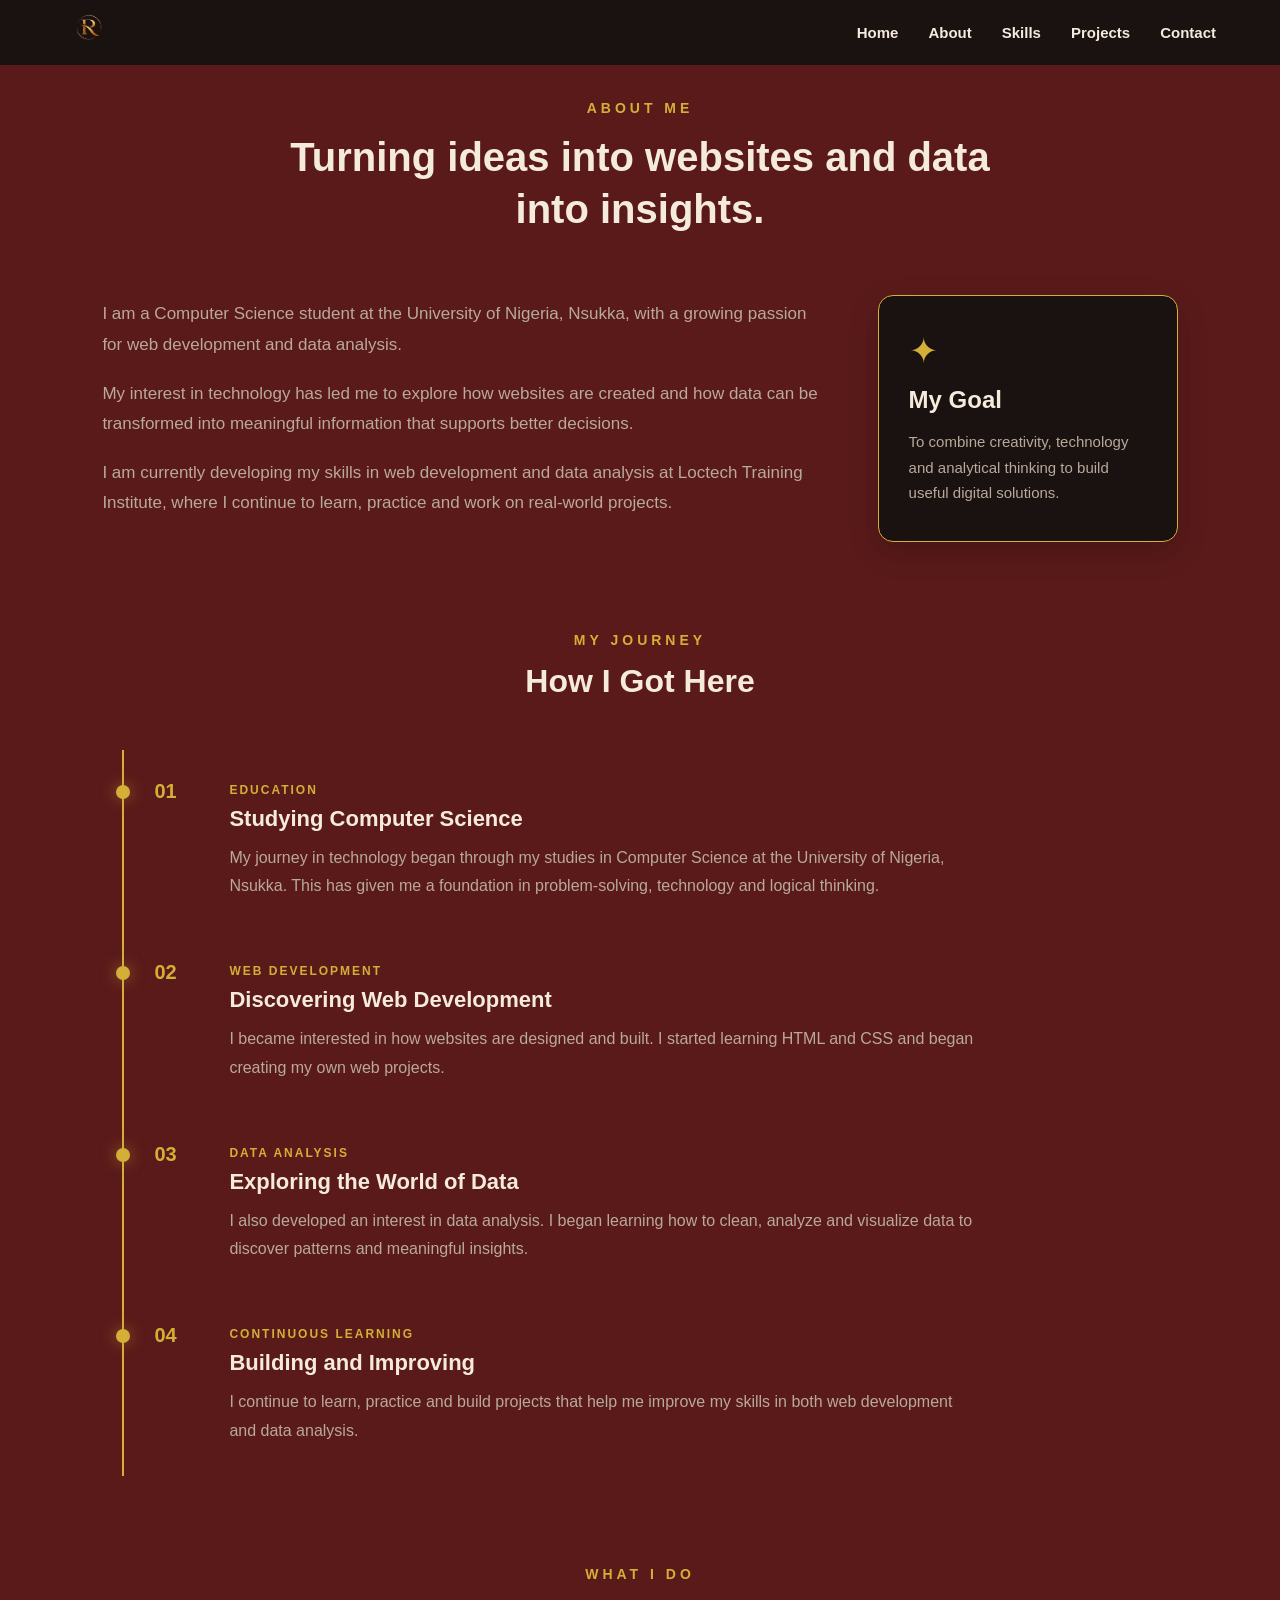
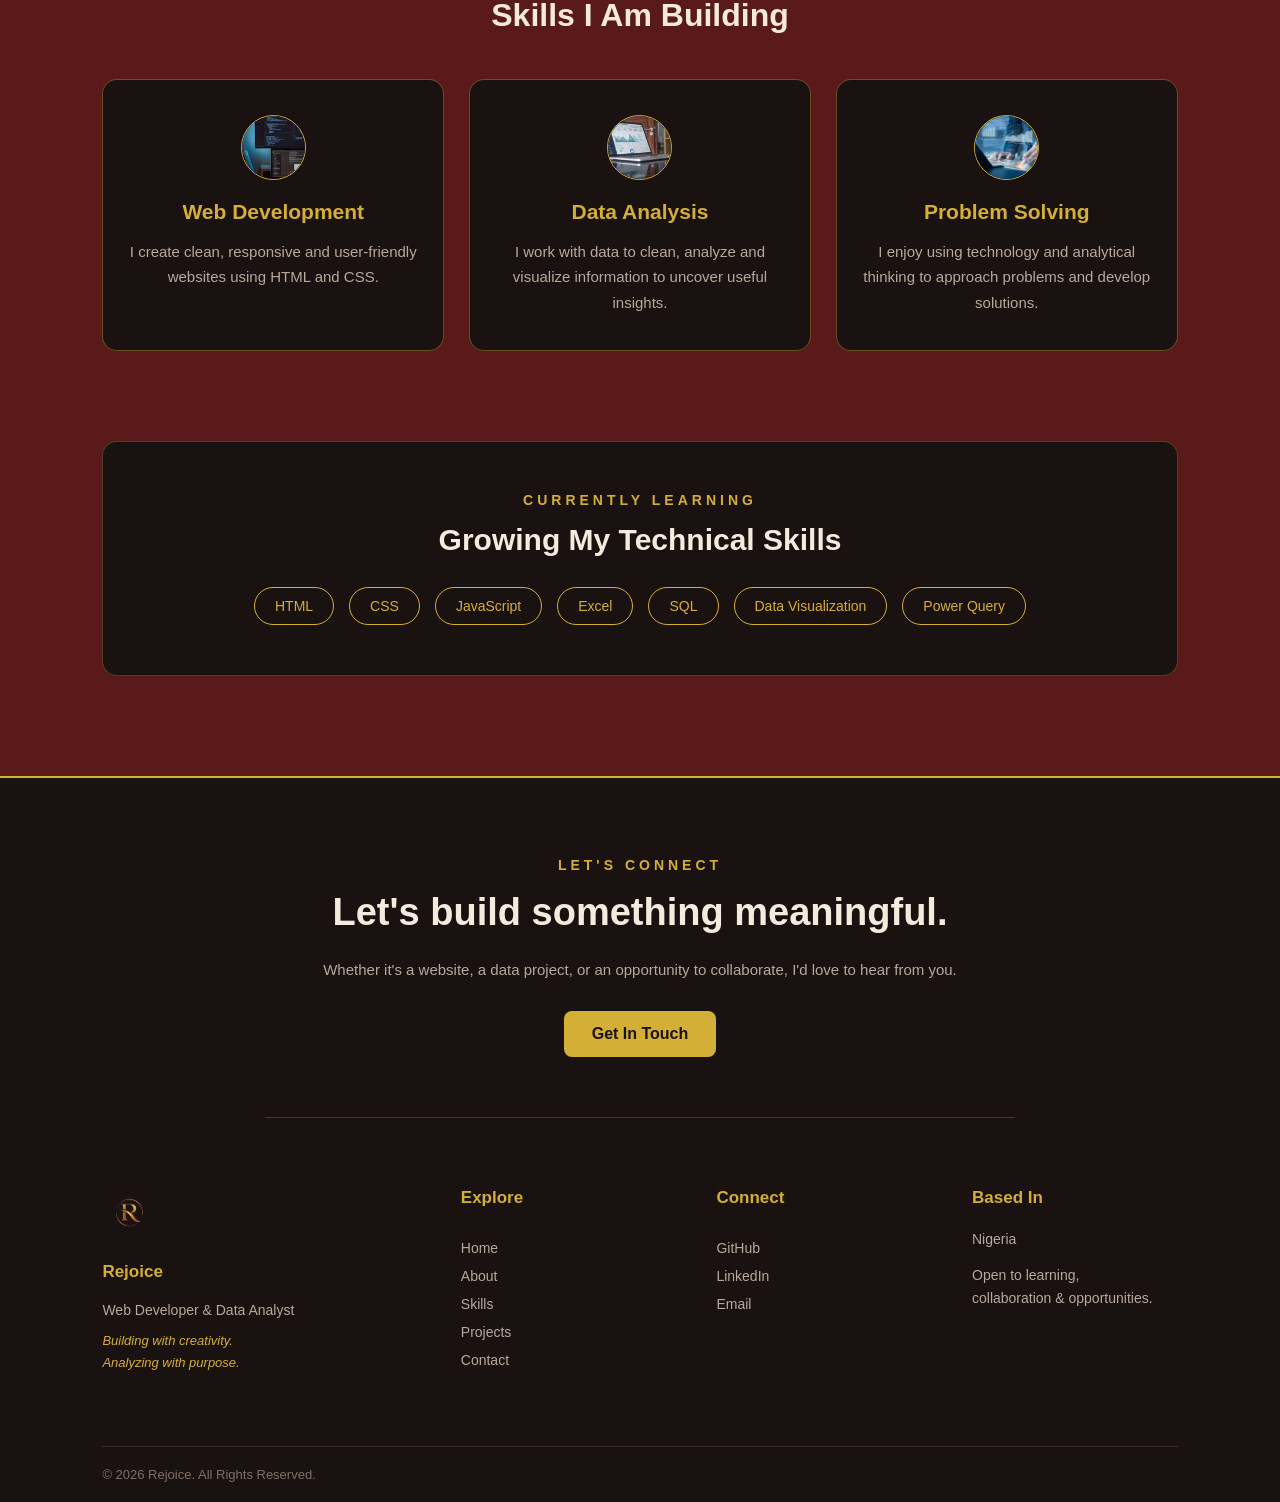
==== pages/about.html @ 2a2a1a36 "first commit" ====
<!DOCTYPE html>
<html lang="en">

<head>
    <meta charset="UTF-8">
    <meta name="viewport" content="width=device-width, initial-scale=1.0">
    <title>About | Rejoice</title>
</head>
<link rel="stylesheet" href="/style.css">
<link rel="icon" type="" href="../images/ChatGPT Image Sep 10, 2026, 10_33_45 PM.png">
<body>
    <nav class="navbar">
 <a href="/index.html" class="logo">
                <img src="../images/ChatGPT_Image_Sep_10__2026__10_33_45_PM-removebg-preview.png" alt="R Logo" width="10%">
            </a>
                    <input type="checkbox" id="menu-toggle">
        <label for="menu-toggle" class="hamburger">
            <span></span>
            <span></span>
            <span></span>
        </label>
         <ul class="nav-links">
                <li>
                    <a href="../index.html">Home</a>
                </li>

                <li>
                    <a href="/pages/about.html">About</a>
                </li>

                <li>
                    <a href="/pages/skills.html">Skills</a>
                </li>

                <li>
                    <a href="/pages/projects.html">Projects</a>
                </li>

                <li>
                    <a href="/pages/contacts.html">Contact</a>
                </li>
            </ul>
        </nav>

<section  class="about">

    <div class="about-container">

        <div class="about-heading">

            <p class="section-title">
                ABOUT ME
            </p>

            <h2>
                Turning ideas into websites
                and data into insights.
            </h2>

        </div>
   <div class="about-intro">

            <div class="about-text">
                <p>
                    I am a Computer Science student at the
                    University of Nigeria, Nsukka, with a growing
                    passion for web development and data analysis.
                </p>

                <p>
                    My interest in technology has led me to explore
                    how websites are created and how data can be
                    transformed into meaningful information that
                    supports better decisions.
                </p>

                <p>
                    I am currently developing my skills in web
                    development and data analysis at Loctech Training
                    Institute, where I continue to learn, practice
                    and work on real-world projects.
                </p>

            </div>


            <div class="about-highlight">

                <span>✦</span>

                <h3>
                    My Goal
                </h3>

                <p>
                    To combine creativity, technology and analytical
                    thinking to build useful digital solutions.
                </p>

            </div>

        </div>


        <div class="journey">

            <div class="journey-heading">

                <p class="section-title">
                    MY JOURNEY
                </p>

                <h3>
                    How I Got Here
                </h3>

            </div>


           
            <div class="journey-item">

                <div class="journey-number">
                    01
                </div>

                <div class="journey-content">

                    <span>
                        EDUCATION
                    </span>

                    <h4>
                        Studying Computer Science
                    </h4>

                    <p>
                        My journey in technology began through my
                        studies in Computer Science at the University
                        of Nigeria, Nsukka. This has given me a
                        foundation in problem-solving, technology
                        and logical thinking.
                    </p>

                </div>

            </div>


         
            <div class="journey-item">

                <div class="journey-number">
                    02
                </div>

                <div class="journey-content">

                    <span>
                        WEB DEVELOPMENT
                    </span>

                    <h4>
                        Discovering Web Development
                    </h4>

                    <p>
                        I became interested in how websites are
                        designed and built. I started learning HTML
                        and CSS and began creating my own web projects.
                    </p>

                </div>

            </div>
            <div class="journey-item">

                <div class="journey-number">
                    03
                </div>

                <div class="journey-content">

                    <span>
                        DATA ANALYSIS
                    </span>

                    <h4>
                        Exploring the World of Data
                    </h4>

                    <p>
                        I also developed an interest in data analysis.
                        I began learning how to clean, analyze and
                        visualize data to discover patterns and
                        meaningful insights.
                    </p>

                </div>

            </div>

            <div class="journey-item">

                <div class="journey-number">
                    04
                </div>

                <div class="journey-content">

                    <span>
                        CONTINUOUS LEARNING
                    </span>

                    <h4>
                        Building and Improving
                    </h4>

                    <p>
                        I continue to learn, practice and build
                        projects that help me improve my skills in
                        both web development and data analysis.
                    </p>

                </div>

            </div>

        </div>




        <div class="what-i-do">

            <div class="what-heading">

                <p class="section-title">
                    WHAT I DO
                </p>

                <h3>
                    Skills I Am Building
                </h3>

            </div>


            <div class="about-cards">


                <div class="about-card">

        
                    <div class="card-icon">
                     <img src="../images/photo-1614741118887-7a4ee193a5fa.avif" alt="" srcset="">
                    </div>

                    <h4>
                        Web Development
                    </h4>

                    <p>
                        I create clean, responsive and
                        user-friendly websites using HTML
                        and CSS.
                    </p>

                </div>


          
                <div class="about-card">

                    <div class="card-icon">
                        <img src="../pages/carlos-muza-hpjSkU2UYSU-unsplash.jpg" alt="" width="10%">
                    </div>

                    <h4>
                        Data Analysis
                    </h4>

                    <p>
                        I work with data to clean, analyze
                        and visualize information to uncover
                        useful insights.
                    </p>

                </div>


                <div class="about-card">

                    <div class="card-icon">
                    <img src="../images/istockphoto-2007398242-612x612.webp" alt="">
                    </div>

                    <h4>
                        Problem Solving
                    </h4>

                    <p>
                        I enjoy using technology and
                        analytical thinking to approach
                        problems and develop solutions.
                    </p>

                </div>

            </div>

        </div>



     

        <div class="learning">

            <p class="section-title">
                CURRENTLY LEARNING
            </p>

            <h3>
                Growing My Technical Skills
            </h3>


            <div class="skills-tags">

                <span>HTML</span>

                <span>CSS</span>

                <span>JavaScript</span>

                <span>Excel</span>

                <span>SQL</span>

                <span>Data Visualization</span>

                <span>Power Query</span>

            </div>

        </div>

    </div>

    
</section>
<footer class="footer">
        <div class="footer-cta">
            <p class="section-title">LET'S CONNECT</p>
            <h2>Let's build something meaningful.</h2>
            <p>
                Whether it's a website, a data project,
                or an opportunity to collaborate, I'd love
                to hear from you.
            </p>
            <a href="/pages/contacts.html" class="footer-cta-button">
                Get In Touch
            </a>

        </div>
        <div class="footer-content">
            <div class="footer-brand">
                
                <img src="/images/ChatGPT_Image_Sep_10__2026__10_33_45_PM-removebg-preview.png" alt="R Logo">
                <h3>Rejoice</h3>
                <p>
                    Web Developer & Data Analyst
                </p>
                <p class="footer-tagline">
                    Building with creativity.<br>
                    Analyzing with purpose.
                </p>
            </div>
          <div class="footer-links">
                <h3>Explore</h3>
                <a href="/index.html">Home</a>
                <a href="/pages/about.html">About</a>
                <a href="/pages/skills.html">Skills</a>
                <a href="/pages/projects.html">Projects</a>
                <a href="/pages/contacts.html">Contact</a>

            </div>
            <div class="footer-connect">
                <h3>Connect</h3>
                <a href="#" target="_blank">
                    GitHub
                </a>
                <a href="#" target="_blank">
                    LinkedIn
                </a>
                <a href="https://mail.google.com/mail/?view=cm&fs=1&to=rejoiceibemgbo@gmail.com"
   target="_blank">
Email
</a>
            </div>
            <div class="footer-location">
                <h3>Based In</h3>

                <p> Nigeria</p>

                <p>
                    Open to learning,<br>
                    collaboration & opportunities.
                </p>

            </div>

        </div>

        <div class="footer-bottom">

            <p>
                © 2026 Rejoice. All Rights Reserved.
            </p>


        </div>

    </footer>
---- style.css ----
* {
    margin: 0;
    padding: 0;
    box-sizing: border-box;
}
html,
body {
    width: 100%;
    max-width: 100%;
    overflow-x: hidden;
}

body {
    font-family: Arial, sans-serif;
    background-color: #1A1111;
    color: #F5EBDD;
}

.navbar {
    display: flex;
    justify-content: space-between;
    align-items: center;
    padding: 20px 5%;
    height: 65px;
    position: fixed;
    top: 0;
    left: 0;
    width: 100%;
    background-color: #1a1111;
    z-index: 1000;
}

.logo {
    color: #D4AF37;
    font-size: 25px;
}

#menu-toggle {
    display: none;
}

.hamburger {
    display: none;
    width: 35px;
    padding: 5px;
    cursor: pointer;
}

.hamburger span {
    display: block;
    width: 100%;
    height: 3px;
    background-color: #D4AF37;
    margin: 6px 0;
    border-radius: 5px;
    transition: all 0.3s ease;
}

.nav-links {
    display: flex;
    list-style: none;
    gap: 30px;
    font-size: 15px;
    font-weight: 900;
    font-family: 'Poppins', sans-serif;
}

.nav-links a {
    color: #F5EBDD;
    text-decoration: none;
    transition: 0.3s;
}

.nav-links a:hover {
    color: #D4AF37;
}


.hero {
    min-height: 90vh;
    display: flex;
    align-items: center;
    justify-content: space-between;
    padding: 100px 8%;
    gap: 50px;
    background-color: #1A1111;
    position: relative;
    overflow: hidden;
}

.hero-content {
    max-width: 600px;
    min-width: 0;
    position: relative;
    z-index: 2;
    animation: slideInLeft 1s ease-out;
}

.intro {
    color: #D4AF37;
    font-size: 16px;
    letter-spacing: 4px;
    margin-bottom: 15px;
}

.hero-content h1 {
    color: #F5EBDD;
    font-size: 70px;
    margin-bottom: 10px;
}

.hero-content h2 {
    color: #D4AF37;
    font-size: 30px;
    margin-bottom: 25px;
}

.description {
    color: #B8A99A;
    font-size: 18px;
    line-height: 1.8;
    max-width: 550px;
    margin-bottom: 30px;
}

.hero-buttons {
    display: flex;
    gap: 15px;
}

.btn {
    display: inline-block;
    padding: 14px 25px;
    background-color: #D4AF37;
    color: #1A1111;
    text-decoration: none;
    border-radius: 8px;
    font-weight: bold;
    transition: all 0.3s ease;
}

.btn:hover {
    transform: translateY(-5px);
    background-color: #F5EBDD;
    box-shadow: 0 10px 20px rgba(212, 175, 55, 0.2);
}

.btn-outline {
    background-color: transparent;
    color: #F5EBDD;
    border: 1px solid #D4AF37;
}

.btn-outline:hover {
    background-color: #D4AF37;
    color: #1A1111;
}

.hero-image {
    width: 350px;
    height: 420px;
    flex-shrink: 0;
    overflow: hidden;
    border-radius: 20px;
    border: 3px solid #D4AF37;
    box-shadow: 0 0 30px rgba(212, 175, 55, 0.25);
    position: relative;
    z-index: 2;
}

.hero-image img {
    width: 100%;
    height: 100%;
    object-fit: cover;
    display: block;
}

@keyframes slideInLeft {
    from {
        opacity: 0;
        transform: translateX(-50px);
    }

    to {
        opacity: 1;
        transform: translateX(0);
    }
}

.glow {
    position: absolute;
    width: 200px;
    height: 200px;
    border-radius: 50%;
    background-color: #5A1A1A;
    filter: blur(80px);
    opacity: 0.6;
    pointer-events: none;
}

.glow-one {
    top: 10%;
    left: 5%;
}

.glow-two {
    bottom: 10%;
    right: 5%;
}

.floating-dot {
    position: absolute;
    color: #D4AF37;
    font-size: 25px;
    animation: floatDot 4s ease-in-out infinite;
    pointer-events: none;
    z-index: 1;
}

.dot-one {
    top: 20%;
    left: 45%;
}

.dot-two {
    top: 70%;
    left: 55%;
    animation-delay: 1s;
}

.dot-three {
    top: 30%;
    right: 8%;
    animation-delay: 2s;
}

@keyframes floatDot {

    0%,
    100% {
        transform: translateY(0);
        opacity: 0.5;
    }

    50% {
        transform: translateY(-20px);
        opacity: 1;
    }
}

@media (max-width: 768px) {
    body {
        max-width: 100%;
        overflow-x: hidden;
    }

    .hero {
        flex-direction: column;
        text-align: center;
        padding: 120px 5% 80px;
        min-height: 100vh;
    }

    .hero-content {
        order: 2;
        width: 100%;
        min-width: 0;
    }

    .hero-image {
        order: 1;
        width: min(280px, 90vw);
        height: 350px;
    }

    .hero-content h1 {
        font-size: 50px;
    }

    .hero-content h2 {
        font-size: 24px;
    }

    .description {
        font-size: 16px;
        max-width: 100%;
    }

    .hero-buttons {
        justify-content: center;
        flex-wrap: wrap;
    }

    .floating-dot {
        font-size: 18px;
    }

    .hamburger {
        display: block;
        width: 45px;
        height: 45px;
        padding: 8px;
        background-color: #240A0A;
        border: 1px solid rgba(212, 175, 55, 0.35);
        border-radius: 12px;
        cursor: pointer;
        transition: all 0.3s ease;
        z-index: 1001;
    }

    .hamburger:hover {
        background-color: #5A1A1A;
        border-color: #D4AF37;
        transform: scale(1.05);
    }

    .hamburger span {
        display: block;
        width: 100%;
        height: 3px;
        background-color: #D4AF37;
        margin: 5px 0;
        border-radius: 10px;
        transition: all 0.3s ease;
    }

    .nav-links {
        position: absolute;
        top: 75px;
        left: 5%;
        width: 90%;
        display: flex;
        flex-direction: column;
        align-items: center;
        gap: 10px;
        padding: 18px;
        background-color: #240A0A;
        border: 1px solid rgba(212, 175, 55, 0.3);
        border-radius: 20px;
        opacity: 0;
        visibility: hidden;
        transform: translateY(-15px);
        transition: all 0.3s ease;
        box-shadow: 0 10px 30px rgba(0, 0, 0, 0.35);
    }

    #menu-toggle:checked~.nav-links {
        opacity: 1;
        visibility: visible;
        transform: translateY(0);
    }

    .nav-links li {
        width: 100%;
        text-align: center;
    }

    .nav-links a {
        display: block;
        width: 100%;
        padding: 13px 20px;
        color: #F5EBDD;
        text-decoration: none;
        border-radius: 12px;
        transition: all 0.3s ease;
    }

    .nav-links a:hover {
        background-color: #D4AF37;
        color: #1A1111;
        transform: translateY(-2px);
    }

    #menu-toggle:checked+.hamburger span:nth-child(1) {
        transform: rotate(45deg) translate(7px, 7px);
    }

    #menu-toggle:checked+.hamburger span:nth-child(2) {
        opacity: 0;
    }

    #menu-toggle:checked+.hamburger span:nth-child(3) {
        transform: rotate(-45deg) translate(6px, -6px);
    }
    
}

.footer {
    background-color: #1A1111;
    padding: 80px 8% 20px;
    border-top: 1px solid #5A1A1A;
    position: relative;
}

.footer::before {
    content: "";
    position: absolute;
    top: -1px;
    left: 0;
    width: 0;
    height: 2px;
    background-color: #D4AF37;
    animation: footerLine 1.5s ease-out forwards;
}

@keyframes footerLine {
    from {
        width: 0;
    }

    to {
        width: 100%;
    }
}

.footer-cta {
    max-width: 750px;
    margin: 0 auto 70px;
    padding-bottom: 60px;
    text-align: center;
    border-bottom: 1px solid rgba(212, 175, 55, 0.25);
    animation: footerFadeUp 1s ease-out both;
}

@keyframes footerFadeUp {
    from {
        opacity: 0;
        transform: translateY(30px);
    }

    to {
        opacity: 1;
        transform: translateY(0);
    }
}

.footer-cta h2 {
    color: #F5EBDD;
    font-size: 38px;
    line-height: 1.3;
    margin-bottom: 18px;
}

.footer-cta>p:not(.section-title) {
    color: #B8A99A;
    font-size: 15px;
    line-height: 1.8;
    margin-bottom: 28px;
}

.footer-cta-button {
    display: inline-block;
    padding: 14px 28px;
    background-color: #D4AF37;
    color: #1A1111;
    text-decoration: none;
    border-radius: 8px;
    font-weight: bold;
    transition: all 0.3s ease;
}

.footer-cta-button:hover {
    transform: translateY(-5px) scale(1.03);
    background-color: #F5EBDD;
    box-shadow: 0 10px 25px rgba(212, 175, 55, 0.25);
}

.footer-content {
    max-width: 1100px;
    margin: 0 auto;
    display: grid;
    grid-template-columns: 1.5fr 1fr 1fr 1fr;
    gap: 50px;
}

.footer-brand img {
    width: 55px;
    height: 55px;
    object-fit: contain;
    margin-bottom: 15px;
    animation: logoFloat 3s ease-in-out infinite;
}

@keyframes logoFloat {

    0%,
    100% {
        transform: translateY(0);
    }

    50% {
        transform: translateY(-6px);
    }
}

.footer-brand h3 {
    color: #F5EBDD;
    font-size: 22px;
    margin-bottom: 8px;
}

.footer-brand>p {
    color: #B8A99A;
    font-size: 14px;
    margin-bottom: 12px;
}

.footer-brand .footer-tagline {
    color: #D4AF37;
    font-size: 13px;
    line-height: 1.7;
    font-style: italic;
}

.footer-content h3 {
    color: #D4AF37;
    font-size: 17px;
    margin-bottom: 20px;
}

.footer-links,
.footer-connect {
    display: flex;
    flex-direction: column;
    gap: 12px;
}

.footer-links a,
.footer-connect a {
    color: #B8A99A;
    text-decoration: none;
    font-size: 14px;
    transition:
        color 0.3s ease,
        transform 0.3s ease;
}

.footer-links a:hover,
.footer-connect a:hover {
    color: #D4AF37;
    transform: translateX(8px);
}

.footer-brand {
    animation: footerItem 0.8s ease-out 0.2s both;
}

.footer-links {
    animation: footerItem 0.8s ease-out 0.4s both;
}

.footer-connect {
    animation: footerItem 0.8s ease-out 0.6s both;
}

.footer-location {
    animation: footerItem 0.8s ease-out 0.8s both;
}

@keyframes footerItem {
    from {
        opacity: 0;
        transform: translateY(25px);
    }

    to {
        opacity: 1;
        transform: translateY(0);
    }
}

.footer-location p {
    color: #B8A99A;
    font-size: 14px;
    line-height: 1.7;
    margin-bottom: 12px;
}

.footer-bottom {
    max-width: 1100px;
    margin: 60px auto 0;
    padding-top: 20px;
    border-top: 1px solid #3A2929;
    display: flex;
    justify-content: space-between;
    align-items: center;
}

.footer-bottom p {
    color: #7F7067;
    font-size: 13px;
}



/*ABOUT SECTION*/
.about {
    background-color: #5A1A1A;
    padding: 100px 8%;
    position: relative;
    overflow: hidden;
}

.about-container {
    max-width: 1100px;
    margin: 0 auto;
}

.about-heading {
    text-align: center;
    max-width: 750px;
    margin: 0 auto 60px;
}

.section-title {
    color: #D4AF37;
    font-size: 14px;
    font-weight: 600;
    letter-spacing: 4px;
    margin-bottom: 15px;
}

.about-heading h2 {
    color: #F5EBDD;
    font-size: 40px;
    line-height: 1.3;
    margin-bottom: 20px;
}

.about-intro {
    display: flex;
    align-items: center;
    justify-content: space-between;
    gap: 50px;
    margin-bottom: 90px;
}

.about-text {
    flex: 1;
}

.about-text p {
    color: #B8A99A;
    font-size: 17px;
    line-height: 1.8;
    margin-bottom: 18px;
}

.about-highlight {
    width: 300px;
    padding: 35px 30px;
    background-color: #1A1111;
    border: 1px solid #D4AF37;
    border-radius: 15px;
    box-shadow: 0 10px 30px rgba(0, 0, 0, 0.2);
    transition: all 0.3s ease;
}

.about-highlight:hover {
    transform: translateY(-8px);
    box-shadow: 0 15px 35px rgba(212, 175, 55, 0.15);
}

.about-highlight span {
    display: block;
    color: #D4AF37;
    font-size: 35px;
    margin-bottom: 15px;
}

.about-highlight h3 {
    color: #F5EBDD;
    font-size: 24px;
    margin-bottom: 15px;
}

.about-highlight p {
    color: #B8A99A;
    font-size: 15px;
    line-height: 1.7;
}

.journey {
    margin-bottom: 90px;
}

.journey-heading {
    text-align: center;
    margin-bottom: 50px;
}

.journey-heading h3 {
    color: #F5EBDD;
    font-size: 32px;
}

.journey-item {
    display: flex;
    gap: 30px;
    position: relative;
    padding: 30px 0 30px 30px;
    margin-left: 20px;
    border-left: 2px solid #D4AF37;
}

.journey-item::before {
    content: "";
    position: absolute;
    width: 14px;
    height: 14px;
    background-color: #D4AF37;
    border-radius: 50%;
    left: -8px;
    top: 35px;
    box-shadow: 0 0 15px rgba(212, 175, 55, 0.5);
}

.journey-number {
    color: #D4AF37;
    font-size: 20px;
    font-weight: bold;
    min-width: 45px;
}

.journey-content {
    max-width: 750px;
}

.journey-content span {
    color: #D4AF37;
    font-size: 12px;
    letter-spacing: 2px;
    font-weight: bold;
}

.journey-content h4 {
    color: #F5EBDD;
    font-size: 22px;
    margin: 8px 0 12px;
}

.journey-content p {
    color: #B8A99A;
    font-size: 16px;
    line-height: 1.8;
}

.journey-item {
    transition: all 0.3s ease;
}

.journey-item:hover {
    transform: translateX(8px);
}

.what-i-do {
    margin-bottom: 90px;
}

.what-heading {
    text-align: center;
    margin-bottom: 45px;
}

.what-heading h3 {
    color: #F5EBDD;
    font-size: 32px;
}

.about-cards {
    display: grid;
    grid-template-columns: repeat(3, 1fr);
    gap: 25px;
}

.about-card {
    background-color: #1A1111;
    padding: 35px 25px;
    border: 1px solid rgba(212, 175, 55, 0.4);
    border-radius: 15px;
    transition: all 0.3s ease;
    text-align: center;
}

.about-card:hover {
    transform: translateY(-10px);
    border-color: #D4AF37;
    box-shadow:
        0 15px 35px rgba(0, 0, 0, 0.25);
}

.card-icon {
    width: 65px;
    height: 65px;
    display: flex;
    align-items: center;
    justify-content: center;
    margin: 0 auto 20px;
    border-radius: 50%;
    background-color: #5A1A1A;
    border: 1px solid #D4AF37;
    color: #D4AF37;
    font-size: 25px;
    font-weight: bold;
    overflow: hidden;
}

.card-icon img {
    width: 100%;
    height: 100%;
    object-fit: cover;
    display: block;
}

.about-card h4 {
    color: #D4AF37;
    font-size: 21px;
    margin-bottom: 15px;
}

.about-card p {
    color: #B8A99A;
    font-size: 15px;
    line-height: 1.7;
}

.learning {
    text-align: center;
    padding: 50px 30px;
    background-color: #1A1111;
    border-radius: 15px;
    border: 1px solid rgba(212, 175, 55, 0.3);
}

.learning h3 {
    color: #F5EBDD;
    font-size: 30px;
    margin-bottom: 30px;
}

.skills-tags {
    display: flex;
    justify-content: center;
    align-items: center;
    flex-wrap: wrap;
    gap: 15px;
}

.skills-tags span {
    padding: 10px 20px;
    color: #D4AF37;
    border: 1px solid #D4AF37;
    border-radius: 25px;
    font-size: 14px;
    transition: all 0.3s ease;
}

.skills-tags span:hover {
    background-color: #D4AF37;
    color: #1A1111;
    transform: translateY(-3px);
}

@media (max-width: 768px) {
    .about {
        padding: 80px 5%;
    }

    .about-heading h2 {
        font-size: 32px;
    }

    .about-intro {
        flex-direction: column;
        text-align: center;
        gap: 35px;
    }

    .about-highlight {
        width: 100%;
        max-width: 350px;
    }

    .journey-heading h3,
    .what-heading h3 {
        font-size: 27px;
    }

    .journey-item {
        gap: 15px;
        margin-left: 10px;
        padding-left: 20px;
    }

    .journey-number {
        min-width: 35px;
        font-size: 16px;
    }

    .journey-content h4 {
        font-size: 19px;
    }

    .journey-content p {
        font-size: 15px;
    }

    .about-cards {
        grid-template-columns: 1fr;
    }

    .learning {
        padding: 40px 20px;
    }
}

/*SKILLS SECTION*/
.skills {
    background-color: #1A1111;
    padding: 100px 8%;
    position: relative;
    overflow: hidden;
}

.skills-container {
    max-width: 1100px;
    margin: 0 auto;
}

.skills-heading {
    text-align: center;
    max-width: 700px;
    margin: 0 auto 60px;
}

.skills-heading h2 {
    color: #F5EBDD;
    font-size: 40px;
    margin-bottom: 20px;
}

.skills-heading>p:last-child {
    color: #B8A99A;
    font-size: 16px;
    line-height: 1.8;
}

.skills-grid {
    display: grid;
    grid-template-columns: repeat(2, 1fr);
    gap: 30px;
    margin-bottom: 80px;
}

.skill-box {
    background-color: #5A1A1A;
    padding: 35px;
    border: 1px solid rgba(212, 175, 55, 0.35);
    border-radius: 18px;
    transition: all 0.3s ease;
}

.skill-box:hover {
    transform: translateY(-8px);
    border-color: #D4AF37;
    box-shadow:
        0 15px 35px rgba(0, 0, 0, 0.25);
}

.skill-box-heading {
    display: flex;
    align-items: center;
    gap: 20px;
    margin-bottom: 35px;
}

.skill-icon {
    width: 65px;
    height: 65px;
    flex-shrink: 0;
    display: flex;
    align-items: center;
    justify-content: center;
    background-color: #1A1111;
    border: 1px solid #D4AF37;
    border-radius: 50%;
    color: #D4AF37;
    font-size: 25px;
    font-weight: bold;
}

.skill-box-heading h3 {
    color: #F5EBDD;
    font-size: 23px;
    margin-bottom: 7px;
}

.skill-box-heading p {
    color: #B8A99A;
    font-size: 13px;
    line-height: 1.5;
}

.skill {
    margin-bottom: 25px;
}

.skill:last-child {
    margin-bottom: 0;
}

.skill-info {
    display: flex;
    justify-content: space-between;
    align-items: center;
    margin-bottom: 10px;
}

.skill-info>span:first-child {
    color: #F5EBDD;
    font-size: 15px;
    font-weight: 500;
}

.skill-status {
    color: #D4AF37;
    font-size: 11px;
    text-transform: uppercase;
    letter-spacing: 1px;
}

.skill-bar {
    width: 100%;
    height: 7px;
    background-color: #1A1111;
    border-radius: 10px;
    overflow: hidden;
}

.skill-level {
    height: 100%;
    background-color: #D4AF37;
    border-radius: 10px;
    transform-origin: left;
    animation: skillFill 1.5s ease-out;
}

.skill-level.html {
    width: 80%;
}

.skill-level.css {
    width: 75%;
}

.skill-level.javascript {
    width: 20%;
}

.skill-level.excel {
    width: 75%;
}

.skill-level.sql {
    width: 0%;
}

.skill-level.visualization {
    width: 65%;
}

@keyframes skillFill {
    from {
        transform: scaleX(0);
    }

    to {
        transform: scaleX(1);
    }
}

.tools-section {
    text-align: center;
    margin-bottom: 60px;
}

.tools-section h3 {
    color: #F5EBDD;
    font-size: 30px;
    margin-bottom: 30px;
}

.tools-list {
    display: flex;
    justify-content: center;
    flex-wrap: wrap;
    gap: 15px;
}

.tools-list span {
    padding: 11px 20px;
    color: #D4AF37;
    background-color: #5A1A1A;
    border: 1px solid rgba(212, 175, 55, 0.5);
    border-radius: 25px;
    font-size: 14px;
    transition: all 0.3s ease;
}

.tools-list span:hover {
    background-color: #D4AF37;
    color: #1A1111;
    transform: translateY(-4px);
    box-shadow:
        0 5px 15px rgba(212, 175, 55, 0.2);
}

.skills-message {
    display: flex;
    justify-content: center;
    align-items: center;
    gap: 12px;
    padding: 25px;
    border-top: 1px solid rgba(212, 175, 55, 0.25);
    border-bottom: 1px solid rgba(212, 175, 55, 0.25);
}

.skills-message span {
    color: #D4AF37;
    font-size: 20px;
}

.skills-message p {
    color: #B8A99A;
    font-size: 15px;
    font-style: italic;
    letter-spacing: 1px;
}

@media (max-width: 768px) {
    .skills {
        padding: 80px 5%;
    }

    .skills-heading h2 {
        font-size: 32px;
    }

    .skills-grid {
        grid-template-columns: 1fr;
        gap: 25px;
    }

    .skill-box {
        padding: 28px 22px;
    }

    .skill-box-heading {
        gap: 15px;
    }

    .skill-icon {
        width: 55px;
        height: 55px;
        font-size: 20px;
    }

    .skill-box-heading h3 {
        font-size: 20px;
    }

    .tools-section h3 {
        font-size: 26px;
    }

    .skills-message {
        text-align: center;
    }
}

/*PROJECT SECTION*/
.projects {
    background-color: #5A1A1A;
    padding: 100px 8%;
    position: relative;
    overflow: hidden;
}

.projects-container {
    margin: 0 auto;
}

.projects-heading {
    text-align: center;
    max-width: 700px;
    margin: 0 auto 60px;
}

.projects-heading h2 {
    color: #F5EBDD;
    font-size: 40px;
    margin-bottom: 20px;
}

.projects-heading>p:last-child {
    color: #B8A99A;
    font-size: 16px;
    line-height: 1.8;
}

.projects-grid {
    display: grid;
    grid-template-columns: repeat(2, 1fr);
    gap: 30px;
    width: 100%;
    height: auto;

}

.project-card {
    background-color: #1A1111;
    border: 3px solid rgba(212, 175, 55, 0.35);
    border-radius: 18px;
    overflow: hidden;
    transition: all 0.4s ease;
}

.project-card:hover {
    transform: translateY(-10px);
    border-color: #D4AF37;
    box-shadow: 0 20px 40px rgba(0, 0, 0, 0.3);
}

.project-image {
    height: 220px;
    background-color: #2A1818;
    display: flex;
    align-items: center;
    justify-content: center;
    position: relative;
    overflow: hidden;
}

.project-image>span {
    font-size: 70px;
    transition: all ease;

}

.project-image img {
    width: 100%;
    height: 100%;
    object-fit: contain;
}

.project-category {
    position: absolute;
    top: 15px;
    left: 15px;
    padding: 7px 12px;
    background-color: #D4AF37;
    color: #1A1111;
    font-size: 10px;
    font-weight: bold;
    letter-spacing: 1px;
    border-radius: 20px;
}

.project-content {
    padding: 30px;
}

.project-content h3 {
    color: #F5EBDD;
    font-size: 23px;
    margin-bottom: 15px;
}

.project-content>p {
    color: #B8A99A;
    font-size: 15px;
    line-height: 1.7;
    margin-bottom: 20px;
}

.project-tools {
    display: flex;
    flex-wrap: wrap;
    gap: 8px;
    margin-bottom: 25px;
}

.project-tools span {
    padding: 7px 12px;
    color: #D4AF37;
    border: 1px solid rgba(212, 175, 55, 0.5);
    border-radius: 20px;
    font-size: 11px;
}

.project-link {
    color: #D4AF37;
    text-decoration: none;
    font-size: 14px;
    font-weight: bold;
    transition: all 0.3s ease;
}

.project-link:hover {
    color: #F5EBDD;
    padding-left: 5px;
}

@media (max-width: 768px) {

    .projects-container {
        display: flex;
        flex-direction: column;
    }

    .projects-grid {
        grid-template-columns: 1fr;
        width: 100%;
        height: auto;
    }

    .project-image img {
        width: 100%;
        height: 215px;
        object-fit: contain;
    }
}

/*CONTACT SECTION*/
.contact {
    background-color: #1A1111;
    padding: 100px 8%;
}

.contact-container {
    max-width: 1100px;
    margin: 0 auto;
}

.contact-heading {
    text-align: center;
    max-width: 700px;
    margin: 0 auto 60px;
}

.contact-heading h2 {
    color: #F5EBDD;
    font-size: 40px;
    margin-bottom: 20px;
}

.contact-heading>p:last-child {
    color: #B8A99A;
    font-size: 16px;
    line-height: 1.8;
}

.contact-wrapper {
    display: grid;
    grid-template-columns: 0.8fr 1.2fr;
    gap: 50px;
    align-items: stretch;
}

.contact-info {
    background-color: #5A1A1A;
    padding: 40px 35px;
    border: 1px solid rgba(212, 175, 55, 0.35);
    border-radius: 18px;
}

.contact-info h3 {
    color: #F5EBDD;
    font-size: 28px;
    margin-bottom: 15px;
}

.contact-info>p {
    color: #B8A99A;
    font-size: 15px;
    line-height: 1.7;
    margin-bottom: 35px;
}

.contact-item {
    display: flex;
    align-items: center;
    gap: 15px;
    margin-bottom: 25px;
}

.contact-icon {
    width: 45px;
    height: 45px;
    flex-shrink: 0;
    display: flex;
    align-items: center;
    justify-content: center;
    background-color: #1A1111;
    border: 1px solid #D4AF37;
    border-radius: 50%;
    color: #D4AF37;
}

.contact-item span {
    display: block;
    color: #D4AF37;
    font-size: 12px;
    text-transform: uppercase;
    letter-spacing: 1px;
    margin-bottom: 5px;
}

.contact-item a,
.contact-item p {
    color: #F5EBDD;
    text-decoration: none;
    font-size: 14px;
    margin: 0;
}

.contact-item a {
    transition: 0.3s;
}

.contact-item a:hover {
    color: #D4AF37;
}

.contact-form-container {
    background-color: #5A1A1A;
    padding: 40px;
    border: 1px solid rgba(212, 175, 55, 0.35);
    border-radius: 18px;
}

.contact-form {
    width: 100%;
}

.form-group {
    margin-bottom: 22px;
}

.form-group label {
    display: block;
    color: #F5EBDD;
    font-size: 14px;
    margin-bottom: 8px;
}

.form-group input,
.form-group textarea {
    width: 100%;
    padding: 14px 16px;
    background-color: #1A1111;
    border: 1px solid rgba(212, 175, 55, 0.35);
    border-radius: 8px;
    color: #F5EBDD;
    font-family: inherit;
    font-size: 14px;
    outline: none;
    transition: 0.3s;
}

.form-group input::placeholder,
.form-group textarea::placeholder {
    color: #7F7067;
}

.form-group input:focus,
.form-group textarea:focus {
    border-color: #D4AF37;
    box-shadow: 0 0 10px rgba(212, 175, 55, 0.1);
}

.form-group textarea {
    resize: vertical;
}

.form-button {
    display: block;
    margin: 10px auto 0;
    padding: 14px 28px;
    background-color: #D4AF37;
    color: #1A1111;
    border: none;
    border-radius: 8px;
    font-family: inherit;
    font-size: 14px;
    font-weight: 900;
    cursor: pointer;
    transition: all 0.3s ease;
}

.form-button:hover {
    background-color: #F5EBDD;
    transform: translateY(-4px);
    box-shadow: 0 10px 20px rgba(212, 175, 55, 0.2);
}

@media (max-width: 768px) {


    .form-button {
        width: auto;
        padding: 12px 30px;
    }

    .contact-wrapper {
        display: flex;
        flex-direction: column;
    }

}

@media (max-width: 768px) {

    .footer {
        width: 100%;
        padding: 60px 5% 25px;
        overflow: hidden;
    }

    .footer-cta {
        width: 100%;
        margin-bottom: 45px;
        padding-bottom: 40px;
    }

    .footer-cta h2 {
        font-size: 28px;
        line-height: 1.4;
    }

    .footer-cta > p:not(.section-title) {
        font-size: 14px;
        line-height: 1.7;
    }

    .footer-cta-button {
        max-width: 100%;
    }

    .footer-content {
        width: 100%;
        grid-template-columns: 1fr;
        gap: 35px;
        text-align: center;
    }

    .footer-brand,
    .footer-links,
    .footer-connect,
    .footer-location {
        width: 100%;
        min-width: 0;
    }

    .footer-brand img {
        margin: 0 auto 15px;
    }

    .footer-links,
    .footer-connect {
        align-items: center;
    }

    .footer-location {
        text-align: center;
    }

    .footer-bottom {
        width: 100%;
        margin-top: 40px;
        padding-top: 20px;

        display: flex;
        flex-direction: column;
        align-items: center;
        gap: 10px;

        text-align: center;
    }

    .footer-bottom p {
        max-width: 100%;
        font-size: 12px;
        line-height: 1.6;
    }
}
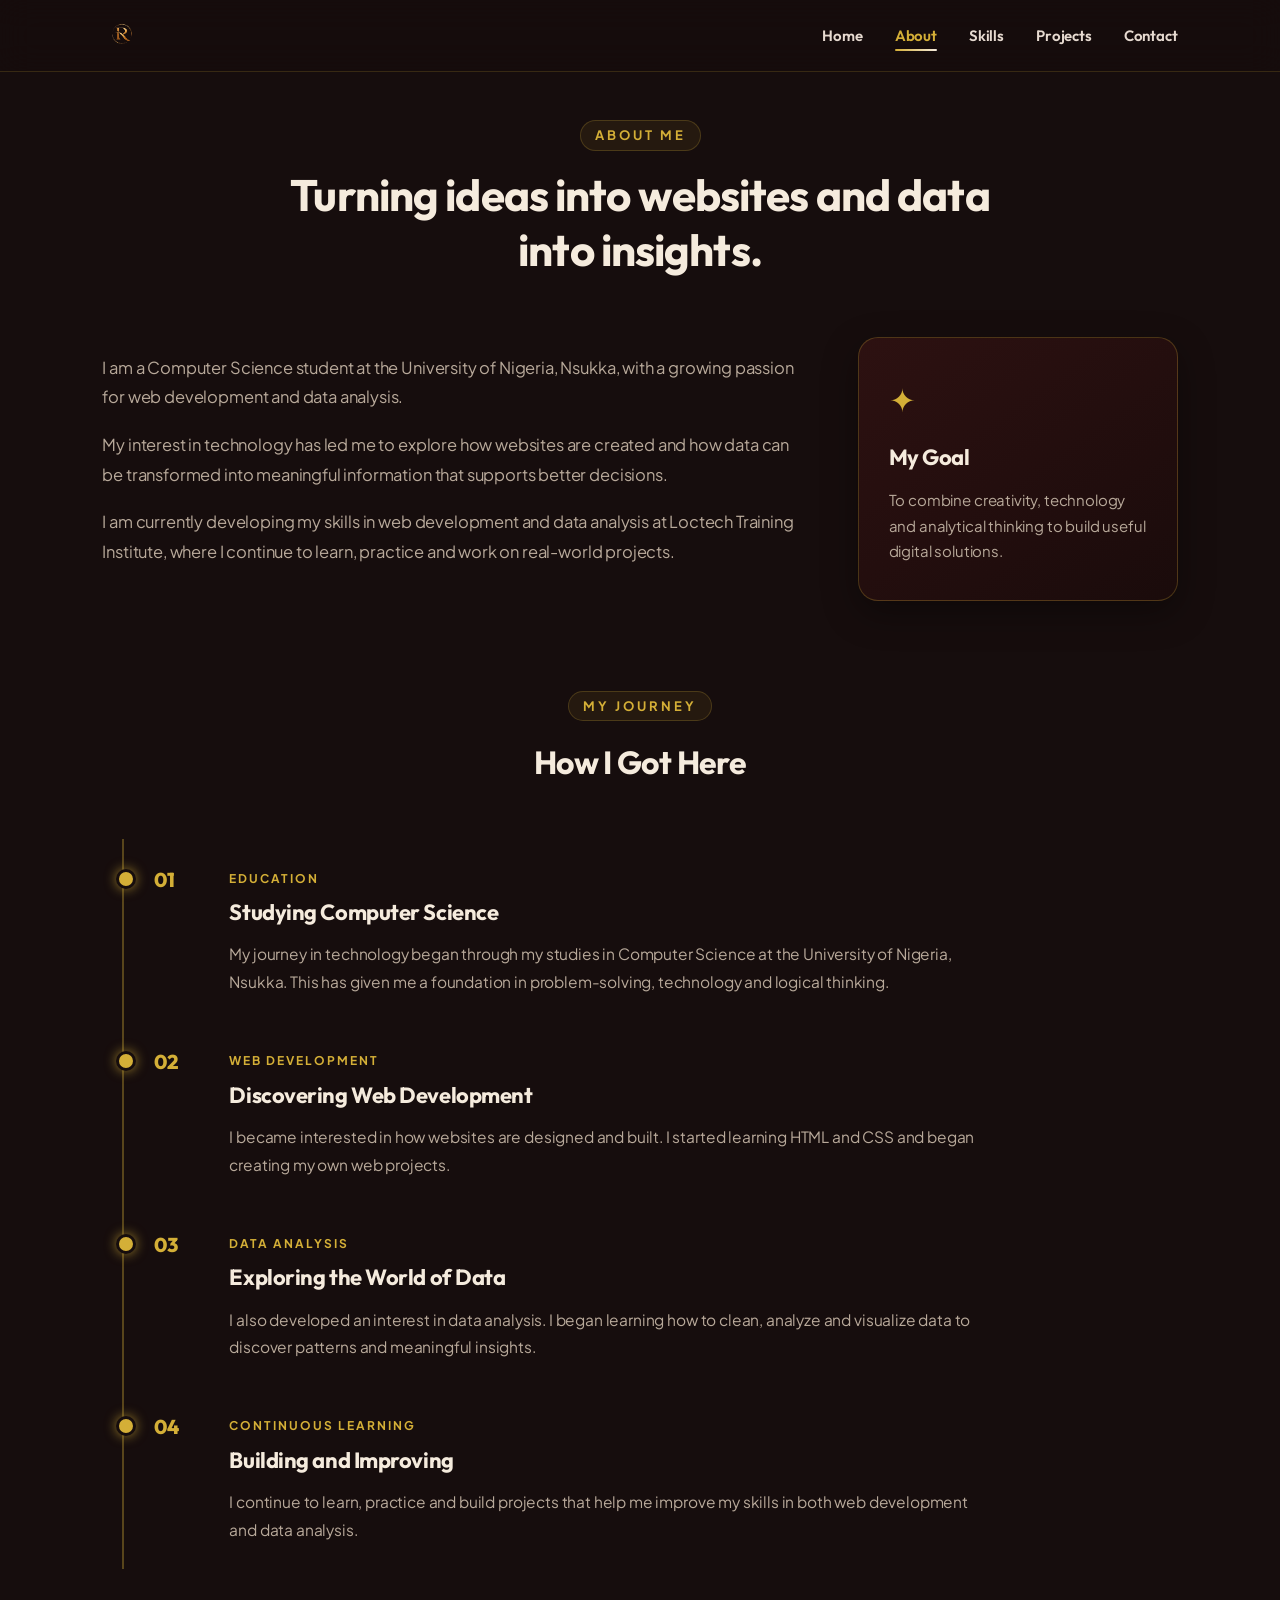
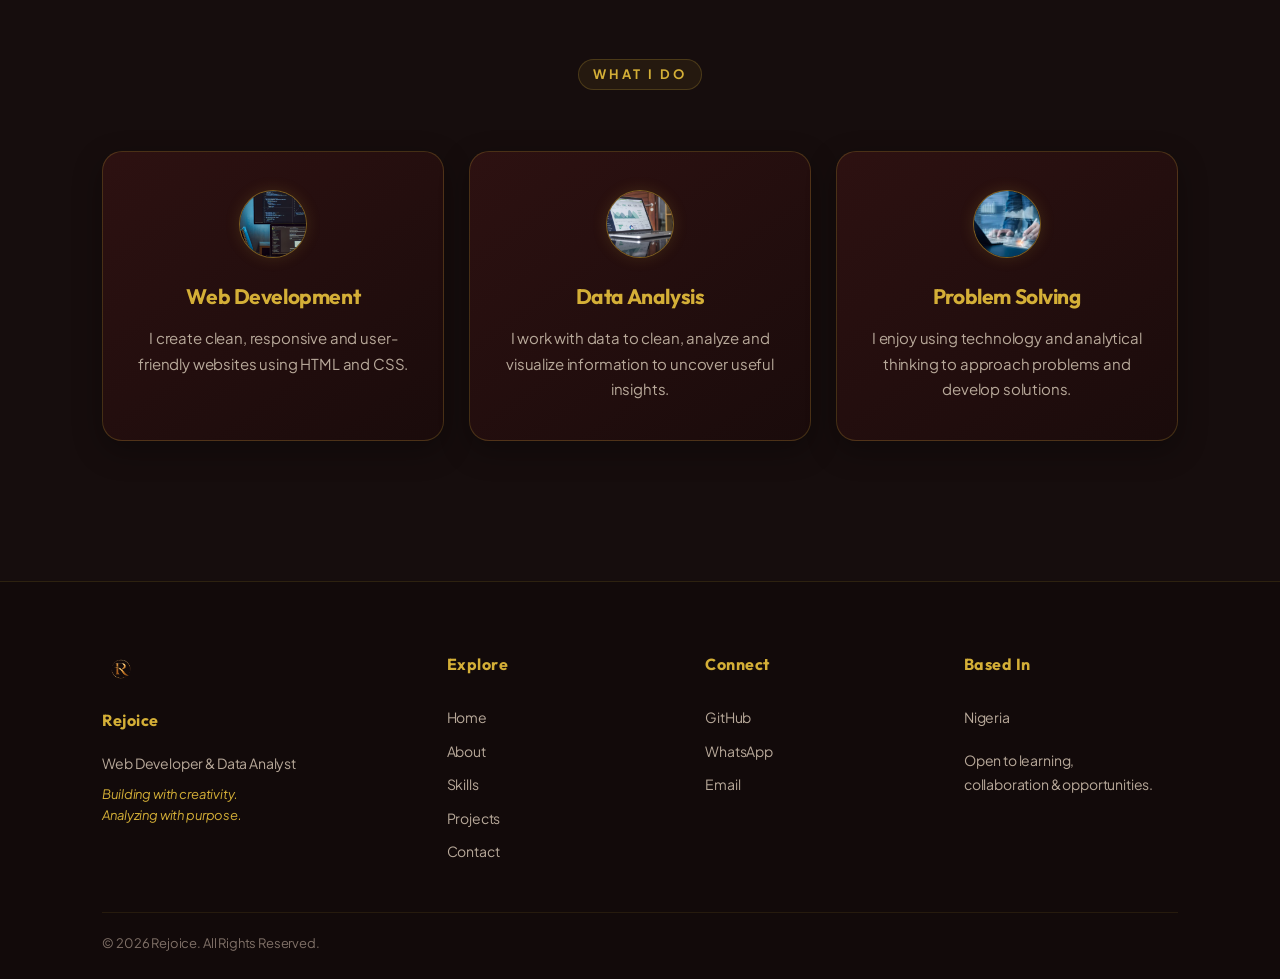
==== commit 8e0f0ea5: "I updated my portfolio" ====
--- a/pages/about.html
+++ b/pages/about.html
@@ -5,44 +5,43 @@
     <meta charset="UTF-8">
     <meta name="viewport" content="width=device-width, initial-scale=1.0">
     <title>About | Rejoice</title>
+    <link rel="preconnect" href="https://fonts.googleapis.com">
+    <link rel="preconnect" href="https://fonts.gstatic.com" crossorigin>
+    <link href="https://fonts.googleapis.com/css2?family=Outfit:wght@300;400;500;600;700;800&family=Plus+Jakarta+Sans:wght@300;400;500;600;700&display=swap" rel="stylesheet">
+    <link rel="stylesheet" href="../style.css">
+    <link rel="icon" type="" href="../images/ChatGPT Image Sep 10, 2026, 10_33_45 PM.png">
 </head>
-<link rel="stylesheet" href="/style.css">
-<link rel="icon" type="" href="../images/ChatGPT Image Sep 10, 2026, 10_33_45 PM.png">
 <body>
     <nav class="navbar">
- <a href="/index.html" class="logo">
-                <img src="../images/ChatGPT_Image_Sep_10__2026__10_33_45_PM-removebg-preview.png" alt="R Logo" width="10%">
-            </a>
-                    <input type="checkbox" id="menu-toggle">
+        <a href="../index.html" class="logo">
+            <img src="../images/ChatGPT_Image_Sep_10__2026__10_33_45_PM-removebg-preview.png" alt="R Logo">
+        </a>
+        <input type="checkbox" id="menu-toggle">
         <label for="menu-toggle" class="hamburger">
             <span></span>
             <span></span>
             <span></span>
         </label>
-         <ul class="nav-links">
-                <li>
-                    <a href="../index.html">Home</a>
-                </li>
-
-                <li>
-                    <a href="/pages/about.html">About</a>
-                </li>
-
-                <li>
-                    <a href="/pages/skills.html">Skills</a>
-                </li>
-
-                <li>
-                    <a href="/pages/projects.html">Projects</a>
-                </li>
-
-                <li>
-                    <a href="/pages/contacts.html">Contact</a>
-                </li>
-            </ul>
-        </nav>
-
-<section  class="about">
+        <ul class="nav-links">
+            <li>
+                <a href="../index.html">Home</a>
+            </li>
+            <li>
+                <a href="about.html" class="active">About</a>
+            </li>
+            <li>
+                <a href="skills.html">Skills</a>
+            </li>
+            <li>
+                <a href="projects.html">Projects</a>
+            </li>
+            <li>
+                <a href="contacts.html">Contact</a>
+            </li>
+        </ul>
+    </nav>
+
+<section class="about">
 
     <div class="about-container">
 
@@ -238,11 +237,6 @@
                 <p class="section-title">
                     WHAT I DO
                 </p>
-
-                <h3>
-                    Skills I Am Building
-                </h3>
-
             </div>
 
 
@@ -273,7 +267,7 @@
                 <div class="about-card">
 
                     <div class="card-icon">
-                        <img src="../pages/carlos-muza-hpjSkU2UYSU-unsplash.jpg" alt="" width="10%">
+                        <img src="../pages/carlos-muza-hpjSkU2UYSU-unsplash.jpg" alt="">
                     </div>
 
                     <h4>
@@ -311,63 +305,13 @@
 
         </div>
 
-
-
      
-
-        <div class="learning">
-
-            <p class="section-title">
-                CURRENTLY LEARNING
-            </p>
-
-            <h3>
-                Growing My Technical Skills
-            </h3>
-
-
-            <div class="skills-tags">
-
-                <span>HTML</span>
-
-                <span>CSS</span>
-
-                <span>JavaScript</span>
-
-                <span>Excel</span>
-
-                <span>SQL</span>
-
-                <span>Data Visualization</span>
-
-                <span>Power Query</span>
-
-            </div>
-
-        </div>
-
-    </div>
-
-    
 </section>
 <footer class="footer">
-        <div class="footer-cta">
-            <p class="section-title">LET'S CONNECT</p>
-            <h2>Let's build something meaningful.</h2>
-            <p>
-                Whether it's a website, a data project,
-                or an opportunity to collaborate, I'd love
-                to hear from you.
-            </p>
-            <a href="/pages/contacts.html" class="footer-cta-button">
-                Get In Touch
-            </a>
-
-        </div>
+      
         <div class="footer-content">
             <div class="footer-brand">
-                
-                <img src="/images/ChatGPT_Image_Sep_10__2026__10_33_45_PM-removebg-preview.png" alt="R Logo">
+                <img src="../images/ChatGPT_Image_Sep_10__2026__10_33_45_PM-removebg-preview.png" alt="R Logo">
                 <h3>Rejoice</h3>
                 <p>
                     Web Developer & Data Analyst
@@ -377,27 +321,25 @@
                     Analyzing with purpose.
                 </p>
             </div>
-          <div class="footer-links">
+            <div class="footer-links">
                 <h3>Explore</h3>
-                <a href="/index.html">Home</a>
-                <a href="/pages/about.html">About</a>
-                <a href="/pages/skills.html">Skills</a>
-                <a href="/pages/projects.html">Projects</a>
-                <a href="/pages/contacts.html">Contact</a>
-
+                <a href="../index.html">Home</a>
+                <a href="about.html">About</a>
+                <a href="skills.html">Skills</a>
+                <a href="projects.html">Projects</a>
+                <a href="contacts.html">Contact</a>
             </div>
             <div class="footer-connect">
                 <h3>Connect</h3>
-                <a href="#" target="_blank">
+                <a href="https://github.com/rejoiceibemgbo-create" target="_blank">
                     GitHub
                 </a>
-                <a href="#" target="_blank">
-                    LinkedIn
+                <a href="https://wa.me/2347070170613" target="_blank">
+                    WhatsApp
                 </a>
-                <a href="https://mail.google.com/mail/?view=cm&fs=1&to=rejoiceibemgbo@gmail.com"
-   target="_blank">
-Email
-</a>
+                <a href="https://mail.google.com/mail/?view=cm&fs=1&to=rejoiceibemgbo@gmail.com" target="_blank">
+                    Email
+                </a>
             </div>
             <div class="footer-location">
                 <h3>Based In</h3>
@@ -414,14 +356,10 @@
         </div>
 
         <div class="footer-bottom">
-
             <p>
                 © 2026 Rejoice. All Rights Reserved.
             </p>
-
-
-        </div>
-
+        </div>
     </footer>
-
-
+</body>
+</html>
--- a/style.css
+++ b/style.css
@@ -1,8 +1,20 @@
+@import url('https://fonts.googleapis.com/css2?family=Outfit:wght@300;400;500;600;700;800&family=Plus+Jakarta+Sans:wght@300;400;500;600;700&display=swap');
+
+/* ==========================================================================
+   RESET & BASE STYLES
+   ========================================================================== */
+
 * {
     margin: 0;
     padding: 0;
     box-sizing: border-box;
 }
+
+html {
+    scroll-behavior: smooth;
+    -webkit-text-size-adjust: 100%;
+}
+
 html,
 body {
     width: 100%;
@@ -11,28 +23,85 @@
 }
 
 body {
-    font-family: Arial, sans-serif;
-    background-color: #1A1111;
-    color: #F5EBDD;
-}
+    font-family: 'Plus Jakarta Sans', -apple-system, BlinkMacSystemFont, 'Segoe UI', Roboto, sans-serif;
+    background-color: #160D0D;
+    color: #F5EBDD;
+    line-height: 1.6;
+    letter-spacing: -0.01em;
+    min-height: 100vh;
+    display: flex;
+    flex-direction: column;
+}
+
+h1, h2, h3, h4, .logo {
+    font-family: 'Outfit', sans-serif;
+    letter-spacing: -0.02em;
+}
+
+::selection {
+    background-color: #D4AF37;
+    color: #160D0D;
+}
+
+::-webkit-scrollbar {
+    width: 9px;
+}
+
+::-webkit-scrollbar-track {
+    background: #140C0C;
+}
+
+::-webkit-scrollbar-thumb {
+    background: #4A1515;
+    border-radius: 6px;
+    border: 2px solid #140C0C;
+}
+
+::-webkit-scrollbar-thumb:hover {
+    background: #D4AF37;
+}
+
+/* ==========================================================================
+   NAVBAR & HEADER
+   ========================================================================== */
 
 .navbar {
     display: flex;
     justify-content: space-between;
     align-items: center;
-    padding: 20px 5%;
-    height: 65px;
+    padding: 16px 8%;
+    height: 72px;
     position: fixed;
     top: 0;
     left: 0;
     width: 100%;
-    background-color: #1a1111;
+    background-color: rgba(22, 13, 13, 0.92);
+    backdrop-filter: blur(16px);
+    -webkit-backdrop-filter: blur(16px);
+    border-bottom: 1px solid rgba(212, 175, 55, 0.18);
     z-index: 1000;
+    transition: all 0.3s ease;
 }
 
 .logo {
     color: #D4AF37;
-    font-size: 25px;
+    font-size: 26px;
+    font-weight: 700;
+    display: flex;
+    align-items: center;
+    text-decoration: none;
+    transition: transform 0.3s ease;
+}
+
+.logo img {
+    height: 40px;
+    width: auto;
+    object-fit: contain;
+    display: block;
+}
+
+.logo:hover {
+    transform: scale(1.05);
 }
 
 #menu-toggle {
@@ -41,131 +110,189 @@
 
 .hamburger {
     display: none;
-    width: 35px;
-    padding: 5px;
+    width: 42px;
+    height: 42px;
+    padding: 8px;
     cursor: pointer;
+    border-radius: 8px;
+    background: rgba(212, 175, 55, 0.08);
+    border: 1px solid rgba(212, 175, 55, 0.25);
+    transition: all 0.3s ease;
 }
 
 .hamburger span {
     display: block;
     width: 100%;
-    height: 3px;
+    height: 2.5px;
     background-color: #D4AF37;
-    margin: 6px 0;
-    border-radius: 5px;
+    margin: 4px 0;
+    border-radius: 4px;
     transition: all 0.3s ease;
 }
 
 .nav-links {
     display: flex;
     list-style: none;
-    gap: 30px;
+    gap: 32px;
     font-size: 15px;
-    font-weight: 900;
-    font-family: 'Poppins', sans-serif;
+    font-weight: 600;
+    font-family: 'Outfit', sans-serif;
 }
 
 .nav-links a {
-    color: #F5EBDD;
+    color: #E6DAD0;
     text-decoration: none;
-    transition: 0.3s;
-}
-
-.nav-links a:hover {
-    color: #D4AF37;
-}
-
+    position: relative;
+    padding: 6px 0;
+    transition: color 0.3s ease;
+}
+
+.nav-links a::after {
+    content: '';
+    position: absolute;
+    bottom: 0;
+    left: 0;
+    width: 0;
+    height: 2px;
+    background: linear-gradient(90deg, #D4AF37, #F5EBDD);
+    transition: width 0.3s cubic-bezier(0.16, 1, 0.3, 1);
+    border-radius: 2px;
+}
+
+.nav-links a:hover,
+.nav-links a.active {
+    color: #D4AF37;
+}
+
+.nav-links a:hover::after,
+.nav-links a.active::after {
+    width: 100%;
+}
+
+/* ==========================================================================
+   HERO SECTION (HOME)
+   ========================================================================== */
 
 .hero {
     min-height: 90vh;
     display: flex;
     align-items: center;
     justify-content: space-between;
-    padding: 100px 8%;
+    padding: 120px 8% 100px;
     gap: 50px;
-    background-color: #1A1111;
+    background-color: #160D0D;
     position: relative;
     overflow: hidden;
 }
 
 .hero-content {
-    max-width: 600px;
+    max-width: 620px;
     min-width: 0;
     position: relative;
     z-index: 2;
-    animation: slideInLeft 1s ease-out;
+    animation: slideInLeft 0.8s cubic-bezier(0.16, 1, 0.3, 1);
 }
 
 .intro {
-    color: #D4AF37;
-    font-size: 16px;
-    letter-spacing: 4px;
-    margin-bottom: 15px;
+    display: inline-flex;
+    align-items: center;
+    color: #D4AF37;
+    font-size: 13px;
+    font-weight: 700;
+    letter-spacing: 3px;
+    padding: 5px 14px;
+    background: rgba(212, 175, 55, 0.08);
+    border: 1px solid rgba(212, 175, 55, 0.22);
+    border-radius: 20px;
+    margin-bottom: 20px;
 }
 
 .hero-content h1 {
     color: #F5EBDD;
-    font-size: 70px;
-    margin-bottom: 10px;
+    font-size: clamp(38px, 5.5vw, 64px);
+    font-weight: 800;
+    line-height: 1.12;
+    margin-bottom: 12px;
+    background: linear-gradient(135deg, #FFFFFF 20%, #F5EBDD 60%, #D4AF37 100%);
+    -webkit-background-clip: text;
+    -webkit-text-fill-color: transparent;
 }
 
 .hero-content h2 {
     color: #D4AF37;
-    font-size: 30px;
-    margin-bottom: 25px;
+    font-size: clamp(20px, 3vw, 28px);
+    font-weight: 600;
+    margin-bottom: 22px;
 }
 
 .description {
     color: #B8A99A;
-    font-size: 18px;
+    font-size: clamp(15px, 1.8vw, 17px);
     line-height: 1.8;
     max-width: 550px;
-    margin-bottom: 30px;
+    margin-bottom: 35px;
 }
 
 .hero-buttons {
     display: flex;
-    gap: 15px;
+    gap: 16px;
+    flex-wrap: wrap;
 }
 
 .btn {
-    display: inline-block;
-    padding: 14px 25px;
-    background-color: #D4AF37;
-    color: #1A1111;
+    display: inline-flex;
+    align-items: center;
+    justify-content: center;
+    padding: 13px 26px;
+    background: linear-gradient(135deg, #D4AF37 0%, #E6C65C 100%);
+    color: #140C0C;
     text-decoration: none;
-    border-radius: 8px;
-    font-weight: bold;
-    transition: all 0.3s ease;
+    border-radius: 10px;
+    font-weight: 700;
+    font-size: 15px;
+    letter-spacing: 0.3px;
+    box-shadow: 0 4px 18px rgba(212, 175, 55, 0.25);
+    transition: all 0.3s cubic-bezier(0.16, 1, 0.3, 1);
 }
 
 .btn:hover {
-    transform: translateY(-5px);
-    background-color: #F5EBDD;
-    box-shadow: 0 10px 20px rgba(212, 175, 55, 0.2);
+    transform: translateY(-3px);
+    background: linear-gradient(135deg, #F5EBDD 0%, #D4AF37 100%);
+    box-shadow: 0 8px 25px rgba(212, 175, 55, 0.35);
+    color: #140C0C;
 }
 
 .btn-outline {
-    background-color: transparent;
-    color: #F5EBDD;
-    border: 1px solid #D4AF37;
+    background: rgba(212, 175, 55, 0.05);
+    color: #F5EBDD;
+    border: 1.5px solid rgba(212, 175, 55, 0.5);
+    box-shadow: none;
 }
 
 .btn-outline:hover {
     background-color: #D4AF37;
-    color: #1A1111;
+    border-color: #D4AF37;
+    color: #140C0C;
+    box-shadow: 0 8px 25px rgba(212, 175, 55, 0.25);
 }
 
 .hero-image {
-    width: 350px;
-    height: 420px;
+    width: min(340px, 90vw);
+    aspect-ratio: 4 / 5;
     flex-shrink: 0;
     overflow: hidden;
-    border-radius: 20px;
-    border: 3px solid #D4AF37;
-    box-shadow: 0 0 30px rgba(212, 175, 55, 0.25);
+    border-radius: 24px;
+    border: 2px solid rgba(212, 175, 55, 0.45);
+    box-shadow: 0 15px 40px rgba(0, 0, 0, 0.6), 0 0 30px rgba(212, 175, 55, 0.2);
     position: relative;
     z-index: 2;
+    transition: all 0.4s ease;
+}
+
+.hero-image:hover {
+    transform: translateY(-5px);
+    border-color: #D4AF37;
+    box-shadow: 0 20px 50px rgba(0, 0, 0, 0.7), 0 0 35px rgba(212, 175, 55, 0.3);
 }
 
 .hero-image img {
@@ -173,14 +300,18 @@
     height: 100%;
     object-fit: cover;
     display: block;
+    transition: transform 0.6s ease;
+}
+
+.hero-image:hover img {
+    transform: scale(1.04);
 }
 
 @keyframes slideInLeft {
     from {
         opacity: 0;
-        transform: translateX(-50px);
-    }
-
+        transform: translateX(-30px);
+    }
     to {
         opacity: 1;
         transform: translateX(0);
@@ -189,12 +320,12 @@
 
 .glow {
     position: absolute;
-    width: 200px;
-    height: 200px;
+    width: 220px;
+    height: 220px;
     border-radius: 50%;
     background-color: #5A1A1A;
     filter: blur(80px);
-    opacity: 0.6;
+    opacity: 0.5;
     pointer-events: none;
 }
 
@@ -211,7 +342,7 @@
 .floating-dot {
     position: absolute;
     color: #D4AF37;
-    font-size: 25px;
+    font-size: 22px;
     animation: floatDot 4s ease-in-out infinite;
     pointer-events: none;
     z-index: 1;
@@ -235,368 +366,23 @@
 }
 
 @keyframes floatDot {
-
-    0%,
-    100% {
+    0%, 100% {
         transform: translateY(0);
-        opacity: 0.5;
-    }
-
+        opacity: 0.4;
+    }
     50% {
-        transform: translateY(-20px);
-        opacity: 1;
-    }
-}
-
-@media (max-width: 768px) {
-    body {
-        max-width: 100%;
-        overflow-x: hidden;
-    }
-
-    .hero {
-        flex-direction: column;
-        text-align: center;
-        padding: 120px 5% 80px;
-        min-height: 100vh;
-    }
-
-    .hero-content {
-        order: 2;
-        width: 100%;
-        min-width: 0;
-    }
-
-    .hero-image {
-        order: 1;
-        width: min(280px, 90vw);
-        height: 350px;
-    }
-
-    .hero-content h1 {
-        font-size: 50px;
-    }
-
-    .hero-content h2 {
-        font-size: 24px;
-    }
-
-    .description {
-        font-size: 16px;
-        max-width: 100%;
-    }
-
-    .hero-buttons {
-        justify-content: center;
-        flex-wrap: wrap;
-    }
-
-    .floating-dot {
-        font-size: 18px;
-    }
-
-    .hamburger {
-        display: block;
-        width: 45px;
-        height: 45px;
-        padding: 8px;
-        background-color: #240A0A;
-        border: 1px solid rgba(212, 175, 55, 0.35);
-        border-radius: 12px;
-        cursor: pointer;
-        transition: all 0.3s ease;
-        z-index: 1001;
-    }
-
-    .hamburger:hover {
-        background-color: #5A1A1A;
-        border-color: #D4AF37;
-        transform: scale(1.05);
-    }
-
-    .hamburger span {
-        display: block;
-        width: 100%;
-        height: 3px;
-        background-color: #D4AF37;
-        margin: 5px 0;
-        border-radius: 10px;
-        transition: all 0.3s ease;
-    }
-
-    .nav-links {
-        position: absolute;
-        top: 75px;
-        left: 5%;
-        width: 90%;
-        display: flex;
-        flex-direction: column;
-        align-items: center;
-        gap: 10px;
-        padding: 18px;
-        background-color: #240A0A;
-        border: 1px solid rgba(212, 175, 55, 0.3);
-        border-radius: 20px;
-        opacity: 0;
-        visibility: hidden;
         transform: translateY(-15px);
-        transition: all 0.3s ease;
-        box-shadow: 0 10px 30px rgba(0, 0, 0, 0.35);
-    }
-
-    #menu-toggle:checked~.nav-links {
-        opacity: 1;
-        visibility: visible;
-        transform: translateY(0);
-    }
-
-    .nav-links li {
-        width: 100%;
-        text-align: center;
-    }
-
-    .nav-links a {
-        display: block;
-        width: 100%;
-        padding: 13px 20px;
-        color: #F5EBDD;
-        text-decoration: none;
-        border-radius: 12px;
-        transition: all 0.3s ease;
-    }
-
-    .nav-links a:hover {
-        background-color: #D4AF37;
-        color: #1A1111;
-        transform: translateY(-2px);
-    }
-
-    #menu-toggle:checked+.hamburger span:nth-child(1) {
-        transform: rotate(45deg) translate(7px, 7px);
-    }
-
-    #menu-toggle:checked+.hamburger span:nth-child(2) {
-        opacity: 0;
-    }
-
-    #menu-toggle:checked+.hamburger span:nth-child(3) {
-        transform: rotate(-45deg) translate(6px, -6px);
-    }
-    
-}
-
-.footer {
-    background-color: #1A1111;
-    padding: 80px 8% 20px;
-    border-top: 1px solid #5A1A1A;
-    position: relative;
-}
-
-.footer::before {
-    content: "";
-    position: absolute;
-    top: -1px;
-    left: 0;
-    width: 0;
-    height: 2px;
-    background-color: #D4AF37;
-    animation: footerLine 1.5s ease-out forwards;
-}
-
-@keyframes footerLine {
-    from {
-        width: 0;
-    }
-
-    to {
-        width: 100%;
-    }
-}
-
-.footer-cta {
-    max-width: 750px;
-    margin: 0 auto 70px;
-    padding-bottom: 60px;
-    text-align: center;
-    border-bottom: 1px solid rgba(212, 175, 55, 0.25);
-    animation: footerFadeUp 1s ease-out both;
-}
-
-@keyframes footerFadeUp {
-    from {
-        opacity: 0;
-        transform: translateY(30px);
-    }
-
-    to {
-        opacity: 1;
-        transform: translateY(0);
-    }
-}
-
-.footer-cta h2 {
-    color: #F5EBDD;
-    font-size: 38px;
-    line-height: 1.3;
-    margin-bottom: 18px;
-}
-
-.footer-cta>p:not(.section-title) {
-    color: #B8A99A;
-    font-size: 15px;
-    line-height: 1.8;
-    margin-bottom: 28px;
-}
-
-.footer-cta-button {
-    display: inline-block;
-    padding: 14px 28px;
-    background-color: #D4AF37;
-    color: #1A1111;
-    text-decoration: none;
-    border-radius: 8px;
-    font-weight: bold;
-    transition: all 0.3s ease;
-}
-
-.footer-cta-button:hover {
-    transform: translateY(-5px) scale(1.03);
-    background-color: #F5EBDD;
-    box-shadow: 0 10px 25px rgba(212, 175, 55, 0.25);
-}
-
-.footer-content {
-    max-width: 1100px;
-    margin: 0 auto;
-    display: grid;
-    grid-template-columns: 1.5fr 1fr 1fr 1fr;
-    gap: 50px;
-}
-
-.footer-brand img {
-    width: 55px;
-    height: 55px;
-    object-fit: contain;
-    margin-bottom: 15px;
-    animation: logoFloat 3s ease-in-out infinite;
-}
-
-@keyframes logoFloat {
-
-    0%,
-    100% {
-        transform: translateY(0);
-    }
-
-    50% {
-        transform: translateY(-6px);
-    }
-}
-
-.footer-brand h3 {
-    color: #F5EBDD;
-    font-size: 22px;
-    margin-bottom: 8px;
-}
-
-.footer-brand>p {
-    color: #B8A99A;
-    font-size: 14px;
-    margin-bottom: 12px;
-}
-
-.footer-brand .footer-tagline {
-    color: #D4AF37;
-    font-size: 13px;
-    line-height: 1.7;
-    font-style: italic;
-}
-
-.footer-content h3 {
-    color: #D4AF37;
-    font-size: 17px;
-    margin-bottom: 20px;
-}
-
-.footer-links,
-.footer-connect {
-    display: flex;
-    flex-direction: column;
-    gap: 12px;
-}
-
-.footer-links a,
-.footer-connect a {
-    color: #B8A99A;
-    text-decoration: none;
-    font-size: 14px;
-    transition:
-        color 0.3s ease,
-        transform 0.3s ease;
-}
-
-.footer-links a:hover,
-.footer-connect a:hover {
-    color: #D4AF37;
-    transform: translateX(8px);
-}
-
-.footer-brand {
-    animation: footerItem 0.8s ease-out 0.2s both;
-}
-
-.footer-links {
-    animation: footerItem 0.8s ease-out 0.4s both;
-}
-
-.footer-connect {
-    animation: footerItem 0.8s ease-out 0.6s both;
-}
-
-.footer-location {
-    animation: footerItem 0.8s ease-out 0.8s both;
-}
-
-@keyframes footerItem {
-    from {
-        opacity: 0;
-        transform: translateY(25px);
-    }
-
-    to {
-        opacity: 1;
-        transform: translateY(0);
-    }
-}
-
-.footer-location p {
-    color: #B8A99A;
-    font-size: 14px;
-    line-height: 1.7;
-    margin-bottom: 12px;
-}
-
-.footer-bottom {
-    max-width: 1100px;
-    margin: 60px auto 0;
-    padding-top: 20px;
-    border-top: 1px solid #3A2929;
-    display: flex;
-    justify-content: space-between;
-    align-items: center;
-}
-
-.footer-bottom p {
-    color: #7F7067;
-    font-size: 13px;
-}
-
-
-
-/*ABOUT SECTION*/
+        opacity: 0.9;
+    }
+}
+
+/* ==========================================================================
+   ABOUT SECTION
+   ========================================================================== */
+
 .about {
-    background-color: #5A1A1A;
-    padding: 100px 8%;
+    background-color: #160D0D;
+    padding: 120px 8% 100px;
     position: relative;
     overflow: hidden;
 }
@@ -613,18 +399,25 @@
 }
 
 .section-title {
-    color: #D4AF37;
-    font-size: 14px;
-    font-weight: 600;
-    letter-spacing: 4px;
-    margin-bottom: 15px;
+    display: inline-block;
+    color: #D4AF37;
+    font-size: 13px;
+    font-weight: 700;
+    letter-spacing: 3px;
+    padding: 4px 14px;
+    background: rgba(212, 175, 55, 0.08);
+    border: 1px solid rgba(212, 175, 55, 0.22);
+    border-radius: 20px;
+    margin-bottom: 16px;
+    text-transform: uppercase;
 }
 
 .about-heading h2 {
     color: #F5EBDD;
-    font-size: 40px;
-    line-height: 1.3;
+    font-size: clamp(30px, 4.5vw, 44px);
+    line-height: 1.25;
     margin-bottom: 20px;
+    font-weight: 700;
 }
 
 .about-intro {
@@ -641,37 +434,39 @@
 
 .about-text p {
     color: #B8A99A;
-    font-size: 17px;
+    font-size: 16.5px;
     line-height: 1.8;
     margin-bottom: 18px;
 }
 
 .about-highlight {
-    width: 300px;
-    padding: 35px 30px;
-    background-color: #1A1111;
-    border: 1px solid #D4AF37;
-    border-radius: 15px;
-    box-shadow: 0 10px 30px rgba(0, 0, 0, 0.2);
-    transition: all 0.3s ease;
+    width: 320px;
+    padding: 36px 30px;
+    background: linear-gradient(145deg, #2D1111 0%, #1A0B0B 100%);
+    border: 1px solid rgba(212, 175, 55, 0.25);
+    border-radius: 20px;
+    box-shadow: 0 12px 35px rgba(0, 0, 0, 0.35);
+    transition: all 0.35s cubic-bezier(0.16, 1, 0.3, 1);
 }
 
 .about-highlight:hover {
-    transform: translateY(-8px);
-    box-shadow: 0 15px 35px rgba(212, 175, 55, 0.15);
+    transform: translateY(-6px);
+    border-color: rgba(212, 175, 55, 0.55);
+    box-shadow: 0 18px 40px rgba(0, 0, 0, 0.45);
 }
 
 .about-highlight span {
     display: block;
     color: #D4AF37;
-    font-size: 35px;
+    font-size: 32px;
     margin-bottom: 15px;
 }
 
 .about-highlight h3 {
     color: #F5EBDD;
-    font-size: 24px;
-    margin-bottom: 15px;
+    font-size: 22px;
+    margin-bottom: 12px;
+    font-weight: 700;
 }
 
 .about-highlight p {
@@ -692,15 +487,17 @@
 .journey-heading h3 {
     color: #F5EBDD;
     font-size: 32px;
+    font-weight: 700;
 }
 
 .journey-item {
     display: flex;
     gap: 30px;
     position: relative;
-    padding: 30px 0 30px 30px;
+    padding: 25px 0 25px 30px;
     margin-left: 20px;
-    border-left: 2px solid #D4AF37;
+    border-left: 2px solid rgba(212, 175, 55, 0.35);
+    transition: all 0.3s ease;
 }
 
 .journey-item::before {
@@ -709,17 +506,19 @@
     width: 14px;
     height: 14px;
     background-color: #D4AF37;
+    border: 3px solid #160D0D;
     border-radius: 50%;
     left: -8px;
-    top: 35px;
-    box-shadow: 0 0 15px rgba(212, 175, 55, 0.5);
+    top: 30px;
+    box-shadow: 0 0 12px rgba(212, 175, 55, 0.7);
 }
 
 .journey-number {
     color: #D4AF37;
     font-size: 20px;
-    font-weight: bold;
+    font-weight: 800;
     min-width: 45px;
+    font-family: 'Outfit', sans-serif;
 }
 
 .journey-content {
@@ -730,31 +529,30 @@
     color: #D4AF37;
     font-size: 12px;
     letter-spacing: 2px;
-    font-weight: bold;
+    font-weight: 700;
+    text-transform: uppercase;
 }
 
 .journey-content h4 {
     color: #F5EBDD;
     font-size: 22px;
-    margin: 8px 0 12px;
+    font-weight: 700;
+    margin: 6px 0 10px;
 }
 
 .journey-content p {
     color: #B8A99A;
-    font-size: 16px;
+    font-size: 15.5px;
     line-height: 1.8;
-}
-
-.journey-item {
-    transition: all 0.3s ease;
 }
 
 .journey-item:hover {
     transform: translateX(8px);
+    border-left-color: #D4AF37;
 }
 
 .what-i-do {
-    margin-bottom: 90px;
+    margin-bottom: 40px;
 }
 
 .what-heading {
@@ -765,6 +563,7 @@
 .what-heading h3 {
     color: #F5EBDD;
     font-size: 32px;
+    font-weight: 700;
 }
 
 .about-cards {
@@ -774,35 +573,36 @@
 }
 
 .about-card {
-    background-color: #1A1111;
-    padding: 35px 25px;
-    border: 1px solid rgba(212, 175, 55, 0.4);
-    border-radius: 15px;
-    transition: all 0.3s ease;
+    background: linear-gradient(145deg, #2D1111 0%, #1A0B0B 100%);
+    padding: 38px 26px;
+    border: 1px solid rgba(212, 175, 55, 0.22);
+    border-radius: 20px;
+    transition: all 0.35s cubic-bezier(0.16, 1, 0.3, 1);
     text-align: center;
+    box-shadow: 0 10px 30px rgba(0, 0, 0, 0.3);
 }
 
 .about-card:hover {
-    transform: translateY(-10px);
-    border-color: #D4AF37;
-    box-shadow:
-        0 15px 35px rgba(0, 0, 0, 0.25);
+    transform: translateY(-8px);
+    border-color: rgba(212, 175, 55, 0.6);
+    box-shadow: 0 18px 40px rgba(0, 0, 0, 0.45);
 }
 
 .card-icon {
-    width: 65px;
-    height: 65px;
+    width: 68px;
+    height: 68px;
     display: flex;
     align-items: center;
     justify-content: center;
-    margin: 0 auto 20px;
+    margin: 0 auto 22px;
     border-radius: 50%;
-    background-color: #5A1A1A;
-    border: 1px solid #D4AF37;
+    background: rgba(212, 175, 55, 0.08);
+    border: 1.5px solid rgba(212, 175, 55, 0.45);
     color: #D4AF37;
     font-size: 25px;
     font-weight: bold;
     overflow: hidden;
+    box-shadow: 0 0 15px rgba(212, 175, 55, 0.15);
 }
 
 .card-icon img {
@@ -815,7 +615,8 @@
 .about-card h4 {
     color: #D4AF37;
     font-size: 21px;
-    margin-bottom: 15px;
+    font-weight: 700;
+    margin-bottom: 12px;
 }
 
 .about-card p {
@@ -824,100 +625,13 @@
     line-height: 1.7;
 }
 
-.learning {
-    text-align: center;
-    padding: 50px 30px;
-    background-color: #1A1111;
-    border-radius: 15px;
-    border: 1px solid rgba(212, 175, 55, 0.3);
-}
-
-.learning h3 {
-    color: #F5EBDD;
-    font-size: 30px;
-    margin-bottom: 30px;
-}
-
-.skills-tags {
-    display: flex;
-    justify-content: center;
-    align-items: center;
-    flex-wrap: wrap;
-    gap: 15px;
-}
-
-.skills-tags span {
-    padding: 10px 20px;
-    color: #D4AF37;
-    border: 1px solid #D4AF37;
-    border-radius: 25px;
-    font-size: 14px;
-    transition: all 0.3s ease;
-}
-
-.skills-tags span:hover {
-    background-color: #D4AF37;
-    color: #1A1111;
-    transform: translateY(-3px);
-}
-
-@media (max-width: 768px) {
-    .about {
-        padding: 80px 5%;
-    }
-
-    .about-heading h2 {
-        font-size: 32px;
-    }
-
-    .about-intro {
-        flex-direction: column;
-        text-align: center;
-        gap: 35px;
-    }
-
-    .about-highlight {
-        width: 100%;
-        max-width: 350px;
-    }
-
-    .journey-heading h3,
-    .what-heading h3 {
-        font-size: 27px;
-    }
-
-    .journey-item {
-        gap: 15px;
-        margin-left: 10px;
-        padding-left: 20px;
-    }
-
-    .journey-number {
-        min-width: 35px;
-        font-size: 16px;
-    }
-
-    .journey-content h4 {
-        font-size: 19px;
-    }
-
-    .journey-content p {
-        font-size: 15px;
-    }
-
-    .about-cards {
-        grid-template-columns: 1fr;
-    }
-
-    .learning {
-        padding: 40px 20px;
-    }
-}
-
-/*SKILLS SECTION*/
+/* ==========================================================================
+   SKILLS SECTION
+   ========================================================================== */
+
 .skills {
-    background-color: #1A1111;
-    padding: 100px 8%;
+    background-color: #160D0D;
+    padding: 120px 8% 100px;
     position: relative;
     overflow: hidden;
 }
@@ -935,11 +649,12 @@
 
 .skills-heading h2 {
     color: #F5EBDD;
-    font-size: 40px;
-    margin-bottom: 20px;
-}
-
-.skills-heading>p:last-child {
+    font-size: clamp(30px, 4.5vw, 44px);
+    font-weight: 700;
+    margin-bottom: 16px;
+}
+
+.skills-heading > p:last-child {
     color: #B8A99A;
     font-size: 16px;
     line-height: 1.8;
@@ -953,56 +668,42 @@
 }
 
 .skill-box {
-    background-color: #5A1A1A;
-    padding: 35px;
-    border: 1px solid rgba(212, 175, 55, 0.35);
-    border-radius: 18px;
-    transition: all 0.3s ease;
+    background: linear-gradient(145deg, #2D1111 0%, #1A0B0B 100%);
+    padding: 38px 34px;
+    border: 1px solid rgba(212, 175, 55, 0.22);
+    border-radius: 20px;
+    box-shadow: 0 12px 35px rgba(0, 0, 0, 0.35);
+    transition: all 0.35s cubic-bezier(0.16, 1, 0.3, 1);
 }
 
 .skill-box:hover {
-    transform: translateY(-8px);
-    border-color: #D4AF37;
-    box-shadow:
-        0 15px 35px rgba(0, 0, 0, 0.25);
+    transform: translateY(-6px);
+    border-color: rgba(212, 175, 55, 0.55);
+    box-shadow: 0 18px 40px rgba(0, 0, 0, 0.45);
 }
 
 .skill-box-heading {
     display: flex;
     align-items: center;
     gap: 20px;
-    margin-bottom: 35px;
-}
-
-.skill-icon {
-    width: 65px;
-    height: 65px;
-    flex-shrink: 0;
-    display: flex;
-    align-items: center;
-    justify-content: center;
-    background-color: #1A1111;
-    border: 1px solid #D4AF37;
-    border-radius: 50%;
-    color: #D4AF37;
-    font-size: 25px;
-    font-weight: bold;
+    margin-bottom: 30px;
 }
 
 .skill-box-heading h3 {
     color: #F5EBDD;
-    font-size: 23px;
-    margin-bottom: 7px;
+    font-size: 22px;
+    font-weight: 700;
+    margin-bottom: 5px;
 }
 
 .skill-box-heading p {
     color: #B8A99A;
-    font-size: 13px;
+    font-size: 14px;
     line-height: 1.5;
 }
 
 .skill {
-    margin-bottom: 25px;
+    margin-bottom: 22px;
 }
 
 .skill:last-child {
@@ -1013,13 +714,13 @@
     display: flex;
     justify-content: space-between;
     align-items: center;
-    margin-bottom: 10px;
-}
-
-.skill-info>span:first-child {
+    margin-bottom: 8px;
+}
+
+.skill-info > span:first-child {
     color: #F5EBDD;
     font-size: 15px;
-    font-weight: 500;
+    font-weight: 600;
 }
 
 .skill-status {
@@ -1027,56 +728,36 @@
     font-size: 11px;
     text-transform: uppercase;
     letter-spacing: 1px;
+    font-weight: 600;
 }
 
 .skill-bar {
     width: 100%;
-    height: 7px;
-    background-color: #1A1111;
+    height: 8px;
+    background-color: rgba(22, 13, 13, 0.8);
+    border: 1px solid rgba(212, 175, 55, 0.12);
     border-radius: 10px;
     overflow: hidden;
 }
 
 .skill-level {
     height: 100%;
-    background-color: #D4AF37;
+    background: linear-gradient(90deg, #8B2525 0%, #D4AF37 100%);
     border-radius: 10px;
     transform-origin: left;
-    animation: skillFill 1.5s ease-out;
-}
-
-.skill-level.html {
-    width: 80%;
-}
-
-.skill-level.css {
-    width: 75%;
-}
-
-.skill-level.javascript {
-    width: 20%;
-}
-
-.skill-level.excel {
-    width: 75%;
-}
-
-.skill-level.sql {
-    width: 0%;
-}
-
-.skill-level.visualization {
-    width: 65%;
-}
+    animation: skillFill 1.5s cubic-bezier(0.16, 1, 0.3, 1);
+}
+
+.skill-level.html { width: 80%; }
+.skill-level.css { width: 75%; }
+.skill-level.javascript { width: 45%; }
+.skill-level.excel { width: 75%; }
+.skill-level.sql { width: 35%; }
+.skill-level.visualization { width: 65%; }
 
 @keyframes skillFill {
-    from {
-        transform: scaleX(0);
-    }
-
-    to {
-        transform: scaleX(1);
-    }
+    from { transform: scaleX(0); }
+    to { transform: scaleX(1); }
 }
 
 .tools-section {
@@ -1086,33 +767,35 @@
 
 .tools-section h3 {
     color: #F5EBDD;
-    font-size: 30px;
-    margin-bottom: 30px;
+    font-size: 28px;
+    font-weight: 700;
+    margin-bottom: 25px;
 }
 
 .tools-list {
     display: flex;
     justify-content: center;
     flex-wrap: wrap;
-    gap: 15px;
+    gap: 12px;
 }
 
 .tools-list span {
-    padding: 11px 20px;
-    color: #D4AF37;
-    background-color: #5A1A1A;
-    border: 1px solid rgba(212, 175, 55, 0.5);
+    padding: 10px 20px;
+    color: #F5EBDD;
+    background: rgba(212, 175, 55, 0.06);
+    border: 1px solid rgba(212, 175, 55, 0.3);
     border-radius: 25px;
     font-size: 14px;
+    font-weight: 500;
     transition: all 0.3s ease;
 }
 
 .tools-list span:hover {
     background-color: #D4AF37;
-    color: #1A1111;
-    transform: translateY(-4px);
-    box-shadow:
-        0 5px 15px rgba(212, 175, 55, 0.2);
+    color: #160D0D;
+    border-color: #D4AF37;
+    transform: translateY(-3px);
+    box-shadow: 0 6px 18px rgba(212, 175, 55, 0.25);
 }
 
 .skills-message {
@@ -1121,8 +804,8 @@
     align-items: center;
     gap: 12px;
     padding: 25px;
-    border-top: 1px solid rgba(212, 175, 55, 0.25);
-    border-bottom: 1px solid rgba(212, 175, 55, 0.25);
+    border-top: 1px solid rgba(212, 175, 55, 0.2);
+    border-bottom: 1px solid rgba(212, 175, 55, 0.2);
 }
 
 .skills-message span {
@@ -1134,59 +817,22 @@
     color: #B8A99A;
     font-size: 15px;
     font-style: italic;
-    letter-spacing: 1px;
-}
-
-@media (max-width: 768px) {
-    .skills {
-        padding: 80px 5%;
-    }
-
-    .skills-heading h2 {
-        font-size: 32px;
-    }
-
-    .skills-grid {
-        grid-template-columns: 1fr;
-        gap: 25px;
-    }
-
-    .skill-box {
-        padding: 28px 22px;
-    }
-
-    .skill-box-heading {
-        gap: 15px;
-    }
-
-    .skill-icon {
-        width: 55px;
-        height: 55px;
-        font-size: 20px;
-    }
-
-    .skill-box-heading h3 {
-        font-size: 20px;
-    }
-
-    .tools-section h3 {
-        font-size: 26px;
-    }
-
-    .skills-message {
-        text-align: center;
-    }
-}
-
-/*PROJECT SECTION*/
+    letter-spacing: 0.5px;
+}
+
+/* ==========================================================================
+   PROJECTS SECTION
+   ========================================================================== */
+
 .projects {
-    background-color: #5A1A1A;
-    padding: 100px 8%;
+    background-color: #160D0D;
+    padding: 120px 8% 100px;
     position: relative;
     overflow: hidden;
 }
 
 .projects-container {
+    max-width: 1100px;
     margin: 0 auto;
 }
 
@@ -1198,11 +844,12 @@
 
 .projects-heading h2 {
     color: #F5EBDD;
-    font-size: 40px;
-    margin-bottom: 20px;
-}
-
-.projects-heading>p:last-child {
+    font-size: clamp(30px, 4.5vw, 44px);
+    font-weight: 700;
+    margin-bottom: 16px;
+}
+
+.projects-heading > p:last-child {
     color: #B8A99A;
     font-size: 16px;
     line-height: 1.8;
@@ -1211,130 +858,133 @@
 .projects-grid {
     display: grid;
     grid-template-columns: repeat(2, 1fr);
-    gap: 30px;
+    gap: 32px;
     width: 100%;
-    height: auto;
-
 }
 
 .project-card {
-    background-color: #1A1111;
-    border: 3px solid rgba(212, 175, 55, 0.35);
-    border-radius: 18px;
+    background: linear-gradient(145deg, #2D1111 0%, #1A0B0B 100%);
+    border: 1px solid rgba(212, 175, 55, 0.22);
+    border-radius: 20px;
     overflow: hidden;
-    transition: all 0.4s ease;
+    box-shadow: 0 12px 35px rgba(0, 0, 0, 0.35);
+    transition: all 0.35s cubic-bezier(0.16, 1, 0.3, 1);
+    display: flex;
+    flex-direction: column;
 }
 
 .project-card:hover {
-    transform: translateY(-10px);
-    border-color: #D4AF37;
-    box-shadow: 0 20px 40px rgba(0, 0, 0, 0.3);
+    transform: translateY(-8px);
+    border-color: rgba(212, 175, 55, 0.6);
+    box-shadow: 0 20px 45px rgba(0, 0, 0, 0.5);
 }
 
 .project-image {
-    height: 220px;
-    background-color: #2A1818;
+    height: 230px;
+    background-color: #240C0C;
     display: flex;
     align-items: center;
     justify-content: center;
     position: relative;
     overflow: hidden;
-}
-
-.project-image>span {
-    font-size: 70px;
-    transition: all ease;
-
+    border-bottom: 1px solid rgba(212, 175, 55, 0.15);
+}
+
+.project-image > span {
+    font-size: 60px;
 }
 
 .project-image img {
     width: 100%;
     height: 100%;
-    object-fit: contain;
+    object-fit: cover;
+    object-position: top center;
+    transition: transform 0.5s ease;
+    display: block;
+}
+
+.project-card:hover .project-image img {
+    transform: scale(1.05);
 }
 
 .project-category {
     position: absolute;
-    top: 15px;
-    left: 15px;
-    padding: 7px 12px;
+    top: 14px;
+    left: 14px;
+    padding: 6px 12px;
     background-color: #D4AF37;
-    color: #1A1111;
+    color: #160D0D;
     font-size: 10px;
-    font-weight: bold;
+    font-weight: 800;
     letter-spacing: 1px;
     border-radius: 20px;
+    font-family: 'Outfit', sans-serif;
+    box-shadow: 0 2px 10px rgba(0, 0, 0, 0.3);
 }
 
 .project-content {
-    padding: 30px;
+    padding: 28px;
+    flex: 1;
+    display: flex;
+    flex-direction: column;
 }
 
 .project-content h3 {
     color: #F5EBDD;
-    font-size: 23px;
-    margin-bottom: 15px;
-}
-
-.project-content>p {
+    font-size: 22px;
+    font-weight: 700;
+    margin-bottom: 12px;
+}
+
+.project-content > p {
     color: #B8A99A;
-    font-size: 15px;
+    font-size: 14.5px;
     line-height: 1.7;
     margin-bottom: 20px;
+    flex: 1;
 }
 
 .project-tools {
     display: flex;
     flex-wrap: wrap;
     gap: 8px;
-    margin-bottom: 25px;
+    margin-bottom: 22px;
 }
 
 .project-tools span {
-    padding: 7px 12px;
-    color: #D4AF37;
-    border: 1px solid rgba(212, 175, 55, 0.5);
-    border-radius: 20px;
-    font-size: 11px;
+    padding: 5px 12px;
+    color: #D4AF37;
+    background: rgba(212, 175, 55, 0.08);
+    border: 1px solid rgba(212, 175, 55, 0.35);
+    border-radius: 16px;
+    font-size: 12px;
+    font-weight: 600;
 }
 
 .project-link {
     color: #D4AF37;
     text-decoration: none;
-    font-size: 14px;
-    font-weight: bold;
+    font-size: 14.5px;
+    font-weight: 700;
+    display: inline-flex;
+    align-items: center;
+    gap: 6px;
     transition: all 0.3s ease;
 }
 
 .project-link:hover {
-    color: #F5EBDD;
-    padding-left: 5px;
-}
-
-@media (max-width: 768px) {
-
-    .projects-container {
-        display: flex;
-        flex-direction: column;
-    }
-
-    .projects-grid {
-        grid-template-columns: 1fr;
-        width: 100%;
-        height: auto;
-    }
-
-    .project-image img {
-        width: 100%;
-        height: 215px;
-        object-fit: contain;
-    }
-}
-
-/*CONTACT SECTION*/
+    color: #FFFFFF;
+    transform: translateX(4px);
+}
+
+/* ==========================================================================
+   CONTACT SECTION
+   ========================================================================== */
+
 .contact {
-    background-color: #1A1111;
-    padding: 100px 8%;
+    background-color: #160D0D;
+    padding: 120px 8% 100px;
+    position: relative;
 }
 
 .contact-container {
@@ -1350,11 +1000,12 @@
 
 .contact-heading h2 {
     color: #F5EBDD;
-    font-size: 40px;
-    margin-bottom: 20px;
-}
-
-.contact-heading>p:last-child {
+    font-size: clamp(30px, 4.5vw, 44px);
+    font-weight: 700;
+    margin-bottom: 16px;
+}
+
+.contact-heading > p:last-child {
     color: #B8A99A;
     font-size: 16px;
     line-height: 1.8;
@@ -1362,70 +1013,89 @@
 
 .contact-wrapper {
     display: grid;
-    grid-template-columns: 0.8fr 1.2fr;
-    gap: 50px;
+    grid-template-columns: 0.9fr 1.1fr;
+    gap: 40px;
     align-items: stretch;
 }
 
 .contact-info {
-    background-color: #5A1A1A;
-    padding: 40px 35px;
-    border: 1px solid rgba(212, 175, 55, 0.35);
-    border-radius: 18px;
+    background: linear-gradient(145deg, #2D1111 0%, #1A0B0B 100%);
+    padding: 40px 34px;
+    border: 1px solid rgba(212, 175, 55, 0.22);
+    border-radius: 20px;
+    box-shadow: 0 12px 35px rgba(0, 0, 0, 0.35);
 }
 
 .contact-info h3 {
     color: #F5EBDD;
-    font-size: 28px;
-    margin-bottom: 15px;
-}
-
-.contact-info>p {
+    font-size: 26px;
+    font-weight: 700;
+    margin-bottom: 12px;
+}
+
+.contact-info > p {
     color: #B8A99A;
     font-size: 15px;
     line-height: 1.7;
-    margin-bottom: 35px;
+    margin-bottom: 30px;
 }
 
 .contact-item {
     display: flex;
     align-items: center;
-    gap: 15px;
-    margin-bottom: 25px;
+    gap: 16px;
+    margin-bottom: 22px;
+    padding: 10px 12px;
+    border-radius: 12px;
+    background: rgba(212, 175, 55, 0.03);
+    border: 1px solid rgba(212, 175, 55, 0.1);
+    transition: all 0.3s ease;
+}
+
+.contact-item:hover {
+    background: rgba(212, 175, 55, 0.08);
+    border-color: rgba(212, 175, 55, 0.3);
+    transform: translateX(4px);
 }
 
 .contact-icon {
-    width: 45px;
-    height: 45px;
+    width: 44px;
+    height: 44px;
     flex-shrink: 0;
     display: flex;
     align-items: center;
     justify-content: center;
-    background-color: #1A1111;
-    border: 1px solid #D4AF37;
+    background-color: #160D0D;
+    border: 1.5px solid #D4AF37;
     border-radius: 50%;
     color: #D4AF37;
+    box-shadow: 0 0 10px rgba(212, 175, 55, 0.15);
+}
+
+.contact-icon svg {
+    width: 20px;
+    height: 20px;
+    display: block;
 }
 
 .contact-item span {
     display: block;
     color: #D4AF37;
-    font-size: 12px;
+    font-size: 11px;
     text-transform: uppercase;
-    letter-spacing: 1px;
-    margin-bottom: 5px;
+    letter-spacing: 1.5px;
+    font-weight: 700;
+    margin-bottom: 3px;
 }
 
 .contact-item a,
 .contact-item p {
     color: #F5EBDD;
     text-decoration: none;
-    font-size: 14px;
+    font-size: 14.5px;
+    font-weight: 500;
     margin: 0;
-}
-
-.contact-item a {
-    transition: 0.3s;
+    word-break: break-all;
 }
 
 .contact-item a:hover {
@@ -1433,10 +1103,11 @@
 }
 
 .contact-form-container {
-    background-color: #5A1A1A;
+    background: linear-gradient(145deg, #2D1111 0%, #1A0B0B 100%);
     padding: 40px;
-    border: 1px solid rgba(212, 175, 55, 0.35);
-    border-radius: 18px;
+    border: 1px solid rgba(212, 175, 55, 0.22);
+    border-radius: 20px;
+    box-shadow: 0 12px 35px rgba(0, 0, 0, 0.35);
 }
 
 .contact-form {
@@ -1444,39 +1115,41 @@
 }
 
 .form-group {
-    margin-bottom: 22px;
+    margin-bottom: 20px;
 }
 
 .form-group label {
     display: block;
     color: #F5EBDD;
     font-size: 14px;
+    font-weight: 600;
     margin-bottom: 8px;
 }
 
 .form-group input,
 .form-group textarea {
     width: 100%;
-    padding: 14px 16px;
-    background-color: #1A1111;
-    border: 1px solid rgba(212, 175, 55, 0.35);
-    border-radius: 8px;
+    padding: 13px 16px;
+    background-color: rgba(22, 13, 13, 0.85);
+    border: 1px solid rgba(212, 175, 55, 0.25);
+    border-radius: 10px;
     color: #F5EBDD;
     font-family: inherit;
-    font-size: 14px;
+    font-size: 14.5px;
     outline: none;
-    transition: 0.3s;
+    transition: all 0.3s ease;
 }
 
 .form-group input::placeholder,
 .form-group textarea::placeholder {
-    color: #7F7067;
+    color: #8C7B6E;
 }
 
 .form-group input:focus,
 .form-group textarea:focus {
     border-color: #D4AF37;
-    box-shadow: 0 0 10px rgba(212, 175, 55, 0.1);
+    background-color: #1A0E0E;
+    box-shadow: 0 0 0 3px rgba(212, 175, 55, 0.15);
 }
 
 .form-group textarea {
@@ -1484,86 +1157,333 @@
 }
 
 .form-button {
-    display: block;
-    margin: 10px auto 0;
-    padding: 14px 28px;
-    background-color: #D4AF37;
-    color: #1A1111;
+    display: inline-flex;
+    align-items: center;
+    justify-content: center;
+    margin-top: 5px;
+    padding: 13px 30px;
+    background: linear-gradient(135deg, #D4AF37 0%, #E6C65C 100%);
+    color: #140C0C;
     border: none;
-    border-radius: 8px;
+    border-radius: 10px;
     font-family: inherit;
+    font-size: 14.5px;
+    font-weight: 700;
+    cursor: pointer;
+    box-shadow: 0 4px 18px rgba(212, 175, 55, 0.25);
+    transition: all 0.3s cubic-bezier(0.16, 1, 0.3, 1);
+    width: 100%;
+}
+
+.form-button:hover {
+    background: linear-gradient(135deg, #F5EBDD 0%, #D4AF37 100%);
+    transform: translateY(-2px);
+    box-shadow: 0 8px 25px rgba(212, 175, 55, 0.35);
+}
+
+/* ==========================================================================
+   FOOTER
+   ========================================================================== */
+
+.footer {
+    background-color: #120A0A;
+    padding: 70px 8% 25px;
+    border-top: 1px solid rgba(212, 175, 55, 0.14);
+    position: relative;
+    margin-top: auto;
+}
+
+.footer-content {
+    max-width: 1100px;
+    margin: 0 auto;
+    display: grid;
+    grid-template-columns: 1.4fr 1fr 1fr 1fr;
+    gap: 45px;
+}
+
+.footer-brand img {
+    height: 38px;
+    width: auto;
+    object-fit: contain;
+    margin-bottom: 12px;
+}
+
+.footer-brand h3 {
+    color: #F5EBDD;
+    font-size: 22px;
+    font-weight: 700;
+    margin-bottom: 6px;
+}
+
+.footer-brand > p {
+    color: #B8A99A;
     font-size: 14px;
-    font-weight: 900;
-    cursor: pointer;
-    transition: all 0.3s ease;
-}
-
-.form-button:hover {
-    background-color: #F5EBDD;
-    transform: translateY(-4px);
-    box-shadow: 0 10px 20px rgba(212, 175, 55, 0.2);
+    margin-bottom: 10px;
+}
+
+.footer-brand .footer-tagline {
+    color: #D4AF37;
+    font-size: 13px;
+    line-height: 1.6;
+    font-style: italic;
+}
+
+.footer-content h3 {
+    color: #D4AF37;
+    font-size: 16px;
+    font-weight: 700;
+    margin-bottom: 18px;
+    letter-spacing: 0.5px;
+}
+
+.footer-links,
+.footer-connect,
+.footer-location {
+    display: flex;
+    flex-direction: column;
+    gap: 11px;
+}
+
+.footer-links a,
+.footer-connect a {
+    color: #B8A99A;
+    text-decoration: none;
+    font-size: 14px;
+    transition: color 0.3s ease, transform 0.3s ease;
+}
+
+.footer-links a:hover,
+.footer-connect a:hover {
+    color: #D4AF37;
+    transform: translateX(4px);
+}
+
+.footer-location p {
+    color: #B8A99A;
+    font-size: 14px;
+    line-height: 1.7;
+    margin-bottom: 8px;
+}
+
+.footer-bottom {
+    max-width: 1100px;
+    margin: 50px auto 0;
+    padding-top: 20px;
+    border-top: 1px solid rgba(212, 175, 55, 0.1);
+    display: flex;
+    justify-content: space-between;
+    align-items: center;
+}
+
+.footer-bottom p {
+    color: #7F7067;
+    font-size: 13px;
+}
+
+/* ==========================================================================
+   RESPONSIVE MEDIA QUERIES
+   ========================================================================== */
+
+@media (max-width: 900px) {
+    .hero {
+        flex-direction: column;
+        text-align: center;
+        padding: 110px 6% 70px;
+        min-height: auto;
+    }
+
+    .hero-content {
+        order: 2;
+        width: 100%;
+        max-width: 100%;
+    }
+
+    .hero-image {
+        order: 1;
+        width: min(280px, 85vw);
+        height: 340px;
+        margin: 0 auto;
+    }
+
+    .hero-buttons {
+        justify-content: center;
+    }
+
+    .description {
+        margin-left: auto;
+        margin-right: auto;
+    }
+
+    .about-intro {
+        flex-direction: column;
+        text-align: center;
+        gap: 35px;
+    }
+
+    .about-highlight {
+        width: 100%;
+        max-width: 350px;
+        margin: 0 auto;
+    }
+
+    .about-cards {
+        grid-template-columns: 1fr;
+    }
+
+    .skills-grid {
+        grid-template-columns: 1fr;
+    }
+
+    .projects-grid {
+        grid-template-columns: 1fr;
+    }
+
+    .contact-wrapper {
+        grid-template-columns: 1fr;
+    }
+
+    .footer-content {
+        grid-template-columns: repeat(2, 1fr);
+        gap: 30px;
+    }
 }
 
 @media (max-width: 768px) {
-
-
-    .form-button {
-        width: auto;
-        padding: 12px 30px;
-    }
-
-    .contact-wrapper {
+    .navbar {
+        padding: 0 6%;
+    }
+
+    .hamburger {
+        display: block;
+    }
+
+    .nav-links {
+        position: absolute;
+        top: 72px;
+        left: 5%;
+        width: 90%;
         display: flex;
         flex-direction: column;
-    }
-
-}
-
-@media (max-width: 768px) {
+        align-items: center;
+        gap: 8px;
+        padding: 18px;
+        background-color: #240A0A;
+        border: 1px solid rgba(212, 175, 55, 0.3);
+        border-radius: 16px;
+        opacity: 0;
+        visibility: hidden;
+        transform: translateY(-15px);
+        transition: all 0.3s ease;
+        box-shadow: 0 10px 30px rgba(0, 0, 0, 0.5);
+    }
+
+    #menu-toggle:checked ~ .nav-links {
+        opacity: 1;
+        visibility: visible;
+        transform: translateY(0);
+    }
+
+    .nav-links li {
+        width: 100%;
+        text-align: center;
+    }
+
+    .nav-links a {
+        display: block;
+        width: 100%;
+        padding: 12px 18px;
+        color: #F5EBDD;
+        text-decoration: none;
+        border-radius: 10px;
+        transition: all 0.3s ease;
+    }
+
+    .nav-links a:hover,
+    .nav-links a.active {
+        background-color: #D4AF37;
+        color: #1A1111;
+    }
+
+    .nav-links a::after {
+        display: none;
+    }
+
+    #menu-toggle:checked + .hamburger span:nth-child(1) {
+        transform: rotate(45deg) translate(5px, 5px);
+    }
+
+    #menu-toggle:checked + .hamburger span:nth-child(2) {
+        opacity: 0;
+    }
+
+    #menu-toggle:checked + .hamburger span:nth-child(3) {
+        transform: rotate(-45deg) translate(5px, -5px);
+    }
+
+    .about {
+        padding: 90px 6% 70px;
+    }
+
+    .skills {
+        padding: 90px 6% 70px;
+    }
+
+    .projects {
+        padding: 90px 6% 70px;
+    }
+
+    .contact {
+        padding: 90px 6% 70px;
+    }
+
+    .journey-item {
+        gap: 15px;
+        margin-left: 10px;
+        padding-left: 20px;
+    }
+
+    .journey-number {
+        min-width: 35px;
+        font-size: 16px;
+    }
+
+    .journey-content h4 {
+        font-size: 19px;
+    }
+
+    .contact-form-container {
+        padding: 28px 20px;
+    }
+}
+
+@media (max-width: 480px) {
+    .hero {
+        padding: 95px 5% 50px;
+    }
+
+    .hero-content h1 {
+        font-size: 34px;
+    }
+
+    .hero-content h2 {
+        font-size: 20px;
+    }
+
+    .hero-buttons .btn {
+        width: 100%;
+    }
 
     .footer {
-        width: 100%;
-        padding: 60px 5% 25px;
-        overflow: hidden;
-    }
-
-    .footer-cta {
-        width: 100%;
-        margin-bottom: 45px;
-        padding-bottom: 40px;
-    }
-
-    .footer-cta h2 {
-        font-size: 28px;
-        line-height: 1.4;
-    }
-
-    .footer-cta > p:not(.section-title) {
-        font-size: 14px;
-        line-height: 1.7;
-    }
-
-    .footer-cta-button {
-        max-width: 100%;
+        padding: 50px 6% 25px;
     }
 
     .footer-content {
-        width: 100%;
         grid-template-columns: 1fr;
-        gap: 35px;
         text-align: center;
     }
 
-    .footer-brand,
-    .footer-links,
-    .footer-connect,
-    .footer-location {
-        width: 100%;
-        min-width: 0;
-    }
-
     .footer-brand img {
-        margin: 0 auto 15px;
+        margin: 0 auto 12px;
     }
 
     .footer-links,
@@ -1571,26 +1491,9 @@
         align-items: center;
     }
 
-    .footer-location {
+    .footer-bottom {
+        flex-direction: column;
+        gap: 10px;
         text-align: center;
     }
-
-    .footer-bottom {
-        width: 100%;
-        margin-top: 40px;
-        padding-top: 20px;
-
-        display: flex;
-        flex-direction: column;
-        align-items: center;
-        gap: 10px;
-
-        text-align: center;
-    }
-
-    .footer-bottom p {
-        max-width: 100%;
-        font-size: 12px;
-        line-height: 1.6;
-    }
 }
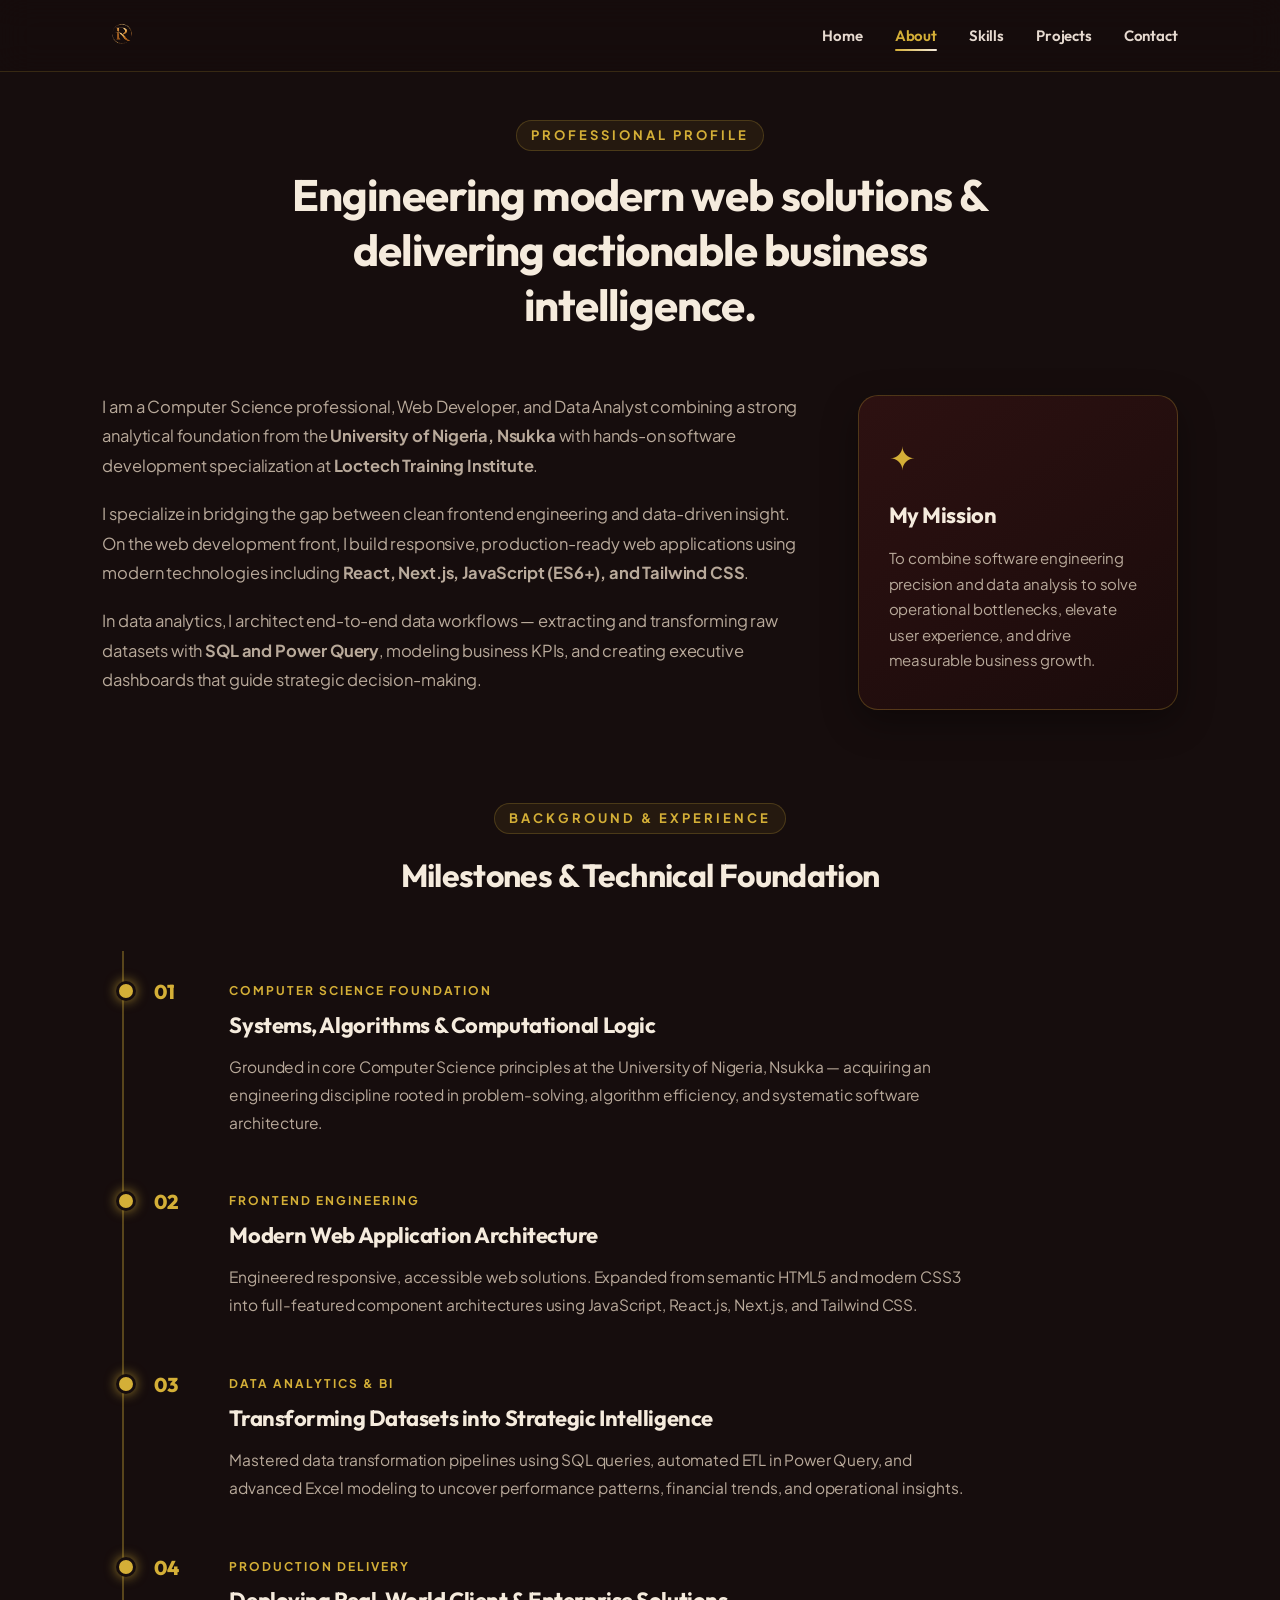
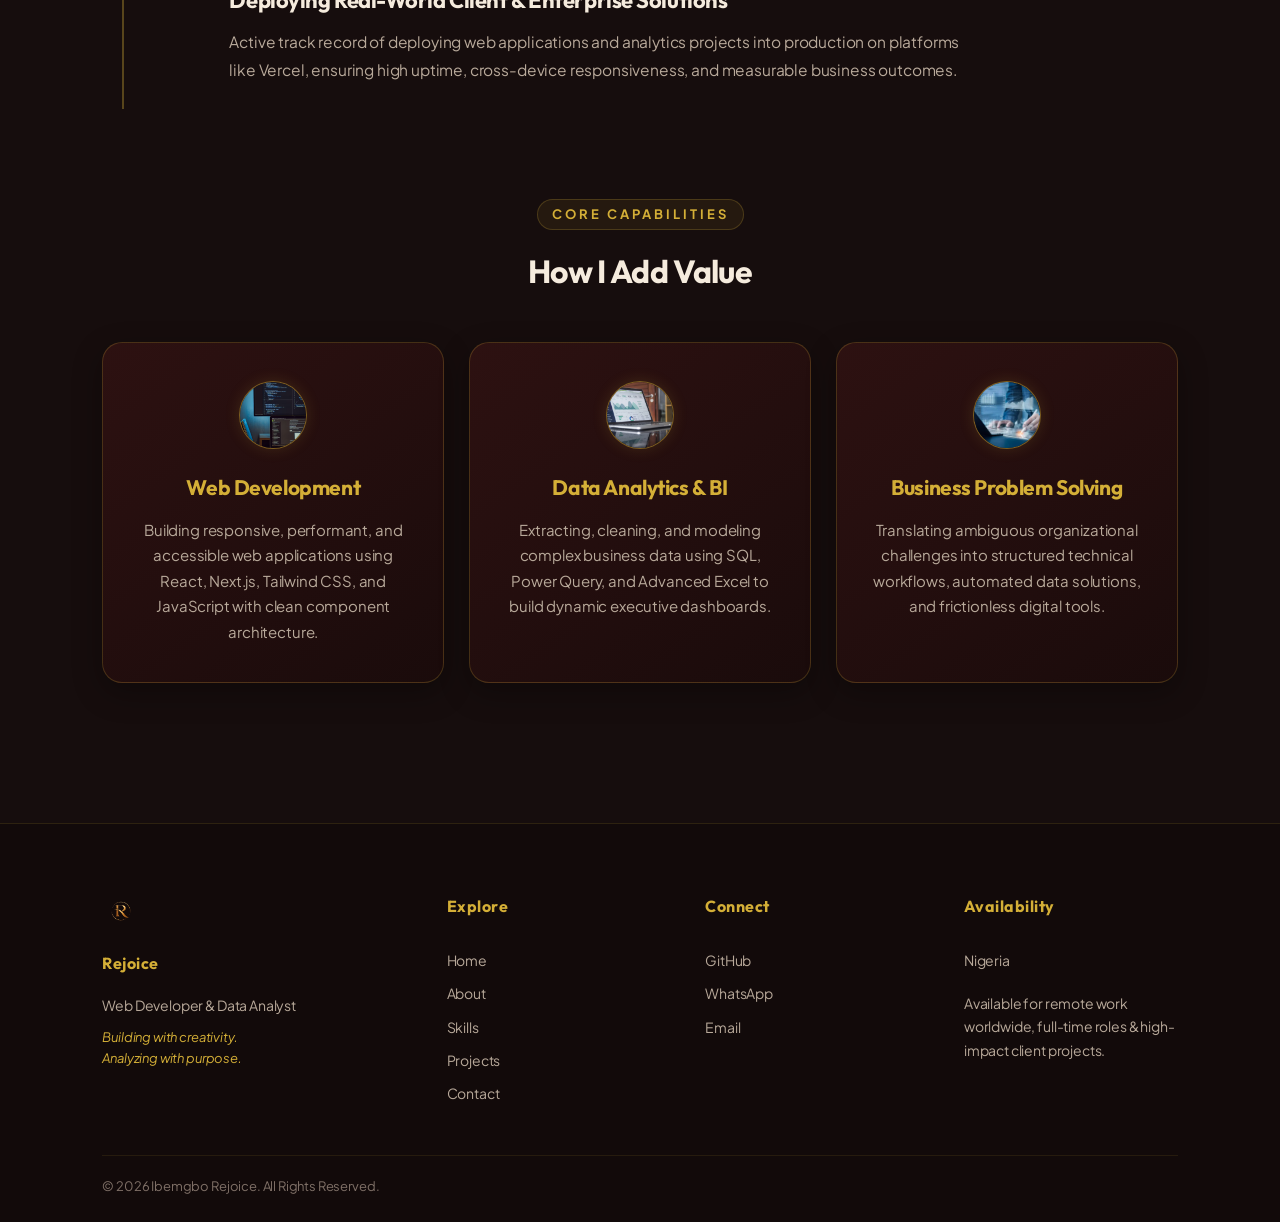
==== commit 5e97c6cd: "Update project" ====
--- a/pages/about.html
+++ b/pages/about.html
@@ -7,314 +7,215 @@
     <title>About | Rejoice</title>
     <link rel="preconnect" href="https://fonts.googleapis.com">
     <link rel="preconnect" href="https://fonts.gstatic.com" crossorigin>
-    <link href="https://fonts.googleapis.com/css2?family=Outfit:wght@300;400;500;600;700;800&family=Plus+Jakarta+Sans:wght@300;400;500;600;700&display=swap" rel="stylesheet">
+    <link
+        href="https://fonts.googleapis.com/css2?family=Outfit:wght@300;400;500;600;700;800&family=Plus+Jakarta+Sans:wght@300;400;500;600;700&display=swap"
+        rel="stylesheet">
     <link rel="stylesheet" href="../style.css">
-    <link rel="icon" type="" href="../images/ChatGPT Image Sep 10, 2026, 10_33_45 PM.png">
+    <link rel="icon" type="image/png" href="../images/ChatGPT_Image_Sep_10__2026__10_33_45_PM-removebg-preview.png">
 </head>
+
 <body>
-    <nav class="navbar">
-        <a href="../index.html" class="logo">
-            <img src="../images/ChatGPT_Image_Sep_10__2026__10_33_45_PM-removebg-preview.png" alt="R Logo">
-        </a>
-        <input type="checkbox" id="menu-toggle">
-        <label for="menu-toggle" class="hamburger">
-            <span></span>
-            <span></span>
-            <span></span>
-        </label>
-        <ul class="nav-links">
-            <li>
-                <a href="../index.html">Home</a>
-            </li>
-            <li>
-                <a href="about.html" class="active">About</a>
-            </li>
-            <li>
-                <a href="skills.html">Skills</a>
-            </li>
-            <li>
-                <a href="projects.html">Projects</a>
-            </li>
-            <li>
-                <a href="contacts.html">Contact</a>
-            </li>
-        </ul>
-    </nav>
-
-<section class="about">
-
-    <div class="about-container">
-
-        <div class="about-heading">
-
-            <p class="section-title">
-                ABOUT ME
-            </p>
-
-            <h2>
-                Turning ideas into websites
-                and data into insights.
-            </h2>
+    <header>
+        <nav class="navbar">
+            <a href="../index.html" class="logo">
+                <img src="../images/ChatGPT_Image_Sep_10__2026__10_33_45_PM-removebg-preview.png" alt="Rejoice Logo">
+            </a>
+            <input type="checkbox" id="menu-toggle">
+            <label for="menu-toggle" class="hamburger" aria-label="Toggle Navigation">
+                <span></span>
+                <span></span>
+                <span></span>
+            </label>
+            <ul class="nav-links">
+                <li>
+                    <a href="../index.html">Home</a>
+                </li>
+                <li>
+                    <a href="about.html" class="active">About</a>
+                </li>
+                <li>
+                    <a href="skills.html">Skills</a>
+                </li>
+                <li>
+                    <a href="projects.html">Projects</a>
+                </li>
+                <li>
+                    <a href="contacts.html">Contact</a>
+                </li>
+            </ul>
+        </nav>
+    </header>
+
+    <section class="about">
+        <div class="about-container">
+
+            <div class="about-heading">
+                <p class="section-title">
+                    PROFESSIONAL PROFILE
+                </p>
+                <h2>
+                    Engineering modern web solutions &amp; delivering actionable business intelligence.
+                </h2>
+            </div>
+
+            <div class="about-intro">
+                <div class="about-text">
+                    <p>
+                        I am a Computer Science professional, Web Developer, and Data Analyst combining a strong
+                        analytical foundation from the <strong>University of Nigeria, Nsukka</strong> with hands-on
+                        software development specialization at <strong>Loctech Training Institute</strong>.
+                    </p>
+
+                    <p>
+                        I specialize in bridging the gap between clean frontend engineering and data-driven insight. On
+                        the web development front, I build responsive, production-ready web applications using modern
+                        technologies including <strong>React, Next.js, JavaScript (ES6+), and Tailwind CSS</strong>.
+                    </p>
+
+                    <p>
+                        In data analytics, I architect end-to-end data workflows — extracting and transforming raw
+                        datasets with <strong>SQL and Power Query</strong>, modeling business KPIs, and creating
+                        executive dashboards that guide strategic decision-making.
+                    </p>
+                </div>
+
+                <div class="about-highlight">
+                    <span>✦</span>
+                    <h3>
+                        My Mission
+                    </h3>
+                    <p>
+                        To combine software engineering precision and data analysis to solve operational bottlenecks,
+                        elevate user experience, and drive measurable business growth.
+                    </p>
+                </div>
+            </div>
+
+            <div class="journey">
+                <div class="journey-heading">
+                    <p class="section-title">
+                        BACKGROUND &amp; EXPERIENCE
+                    </p>
+                    <h3>
+                        Milestones &amp; Technical Foundation
+                    </h3>
+                </div>
+
+                <div class="journey-item">
+                    <div class="journey-number">
+                        01
+                    </div>
+                    <div class="journey-content">
+                        <span>COMPUTER SCIENCE FOUNDATION</span>
+                        <h4>Systems, Algorithms &amp; Computational Logic</h4>
+                        <p>
+                            Grounded in core Computer Science principles at the University of Nigeria, Nsukka —
+                            acquiring an engineering discipline rooted in problem-solving, algorithm efficiency, and
+                            systematic software architecture.
+                        </p>
+                    </div>
+                </div>
+
+                <div class="journey-item">
+                    <div class="journey-number">
+                        02
+                    </div>
+                    <div class="journey-content">
+                        <span>FRONTEND ENGINEERING</span>
+                        <h4>Modern Web Application Architecture</h4>
+                        <p>
+                            Engineered responsive, accessible web solutions. Expanded from semantic HTML5 and modern
+                            CSS3 into full-featured component architectures using JavaScript, React.js, Next.js, and
+                            Tailwind CSS.
+                        </p>
+                    </div>
+                </div>
+
+                <div class="journey-item">
+                    <div class="journey-number">
+                        03
+                    </div>
+                    <div class="journey-content">
+                        <span>DATA ANALYTICS &amp; BI</span>
+                        <h4>Transforming Datasets into Strategic Intelligence</h4>
+                        <p>
+                            Mastered data transformation pipelines using SQL queries, automated ETL in Power Query, and
+                            advanced Excel modeling to uncover performance patterns, financial trends, and operational
+                            insights.
+                        </p>
+                    </div>
+                </div>
+
+                <div class="journey-item">
+                    <div class="journey-number">
+                        04
+                    </div>
+                    <div class="journey-content">
+                        <span>PRODUCTION DELIVERY</span>
+                        <h4>Deploying Real-World Client &amp; Enterprise Solutions</h4>
+                        <p>
+                            Active track record of deploying web applications and analytics projects into production on
+                            platforms like Vercel, ensuring high uptime, cross-device responsiveness, and measurable
+                            business outcomes.
+                        </p>
+                    </div>
+                </div>
+            </div>
+
+            <div class="what-i-do">
+                <div class="what-heading">
+                    <p class="section-title">
+                        CORE CAPABILITIES
+                    </p>
+                    <h3>How I Add Value</h3>
+                </div>
+
+                <div class="about-cards">
+                    <div class="about-card">
+                        <div class="card-icon">
+                            <img src="../images/photo-1614741118887-7a4ee193a5fa.avif" alt="Web Development">
+                        </div>
+                        <h4>Web Development</h4>
+                        <p>
+                            Building responsive, performant, and accessible web applications using React, Next.js,
+                            Tailwind CSS, and JavaScript with clean component architecture.
+                        </p>
+                    </div>
+
+                    <div class="about-card">
+                        <div class="card-icon">
+                            <img src="../pages/carlos-muza-hpjSkU2UYSU-unsplash.jpg" alt="Data Analytics">
+                        </div>
+                        <h4>Data Analytics &amp; BI</h4>
+                        <p>
+                            Extracting, cleaning, and modeling complex business data using SQL, Power Query, and
+                            Advanced Excel to build dynamic executive dashboards.
+                        </p>
+                    </div>
+
+                    <div class="about-card">
+                        <div class="card-icon">
+                            <img src="../images/istockphoto-2007398242-612x612.webp" alt="Problem Solving">
+                        </div>
+                        <h4>Business Problem Solving</h4>
+                        <p>
+                            Translating ambiguous organizational challenges into structured technical workflows,
+                            automated data solutions, and frictionless digital tools.
+                        </p>
+                    </div>
+                </div>
+            </div>
 
         </div>
-   <div class="about-intro">
-
-            <div class="about-text">
-                <p>
-                    I am a Computer Science student at the
-                    University of Nigeria, Nsukka, with a growing
-                    passion for web development and data analysis.
-                </p>
-
-                <p>
-                    My interest in technology has led me to explore
-                    how websites are created and how data can be
-                    transformed into meaningful information that
-                    supports better decisions.
-                </p>
-
-                <p>
-                    I am currently developing my skills in web
-                    development and data analysis at Loctech Training
-                    Institute, where I continue to learn, practice
-                    and work on real-world projects.
-                </p>
-
-            </div>
-
-
-            <div class="about-highlight">
-
-                <span>✦</span>
-
-                <h3>
-                    My Goal
-                </h3>
-
-                <p>
-                    To combine creativity, technology and analytical
-                    thinking to build useful digital solutions.
-                </p>
-
-            </div>
-
-        </div>
-
-
-        <div class="journey">
-
-            <div class="journey-heading">
-
-                <p class="section-title">
-                    MY JOURNEY
-                </p>
-
-                <h3>
-                    How I Got Here
-                </h3>
-
-            </div>
-
-
-           
-            <div class="journey-item">
-
-                <div class="journey-number">
-                    01
-                </div>
-
-                <div class="journey-content">
-
-                    <span>
-                        EDUCATION
-                    </span>
-
-                    <h4>
-                        Studying Computer Science
-                    </h4>
-
-                    <p>
-                        My journey in technology began through my
-                        studies in Computer Science at the University
-                        of Nigeria, Nsukka. This has given me a
-                        foundation in problem-solving, technology
-                        and logical thinking.
-                    </p>
-
-                </div>
-
-            </div>
-
-
-         
-            <div class="journey-item">
-
-                <div class="journey-number">
-                    02
-                </div>
-
-                <div class="journey-content">
-
-                    <span>
-                        WEB DEVELOPMENT
-                    </span>
-
-                    <h4>
-                        Discovering Web Development
-                    </h4>
-
-                    <p>
-                        I became interested in how websites are
-                        designed and built. I started learning HTML
-                        and CSS and began creating my own web projects.
-                    </p>
-
-                </div>
-
-            </div>
-            <div class="journey-item">
-
-                <div class="journey-number">
-                    03
-                </div>
-
-                <div class="journey-content">
-
-                    <span>
-                        DATA ANALYSIS
-                    </span>
-
-                    <h4>
-                        Exploring the World of Data
-                    </h4>
-
-                    <p>
-                        I also developed an interest in data analysis.
-                        I began learning how to clean, analyze and
-                        visualize data to discover patterns and
-                        meaningful insights.
-                    </p>
-
-                </div>
-
-            </div>
-
-            <div class="journey-item">
-
-                <div class="journey-number">
-                    04
-                </div>
-
-                <div class="journey-content">
-
-                    <span>
-                        CONTINUOUS LEARNING
-                    </span>
-
-                    <h4>
-                        Building and Improving
-                    </h4>
-
-                    <p>
-                        I continue to learn, practice and build
-                        projects that help me improve my skills in
-                        both web development and data analysis.
-                    </p>
-
-                </div>
-
-            </div>
-
-        </div>
-
-
-
-
-        <div class="what-i-do">
-
-            <div class="what-heading">
-
-                <p class="section-title">
-                    WHAT I DO
-                </p>
-            </div>
-
-
-            <div class="about-cards">
-
-
-                <div class="about-card">
-
-        
-                    <div class="card-icon">
-                     <img src="../images/photo-1614741118887-7a4ee193a5fa.avif" alt="" srcset="">
-                    </div>
-
-                    <h4>
-                        Web Development
-                    </h4>
-
-                    <p>
-                        I create clean, responsive and
-                        user-friendly websites using HTML
-                        and CSS.
-                    </p>
-
-                </div>
-
-
-          
-                <div class="about-card">
-
-                    <div class="card-icon">
-                        <img src="../pages/carlos-muza-hpjSkU2UYSU-unsplash.jpg" alt="">
-                    </div>
-
-                    <h4>
-                        Data Analysis
-                    </h4>
-
-                    <p>
-                        I work with data to clean, analyze
-                        and visualize information to uncover
-                        useful insights.
-                    </p>
-
-                </div>
-
-
-                <div class="about-card">
-
-                    <div class="card-icon">
-                    <img src="../images/istockphoto-2007398242-612x612.webp" alt="">
-                    </div>
-
-                    <h4>
-                        Problem Solving
-                    </h4>
-
-                    <p>
-                        I enjoy using technology and
-                        analytical thinking to approach
-                        problems and develop solutions.
-                    </p>
-
-                </div>
-
-            </div>
-
-        </div>
-
-     
-</section>
-<footer class="footer">
-      
+    </section>
+
+    <footer class="footer">
         <div class="footer-content">
             <div class="footer-brand">
-                <img src="../images/ChatGPT_Image_Sep_10__2026__10_33_45_PM-removebg-preview.png" alt="R Logo">
+                <img src="../images/ChatGPT_Image_Sep_10__2026__10_33_45_PM-removebg-preview.png" alt="Rejoice Logo">
                 <h3>Rejoice</h3>
                 <p>
-                    Web Developer & Data Analyst
+                    Web Developer &amp; Data Analyst
                 </p>
                 <p class="footer-tagline">
                     Building with creativity.<br>
@@ -342,24 +243,20 @@
                 </a>
             </div>
             <div class="footer-location">
-                <h3>Based In</h3>
-
-                <p> Nigeria</p>
-
+                <h3>Availability</h3>
+                <p>Nigeria</p>
                 <p>
-                    Open to learning,<br>
-                    collaboration & opportunities.
-                </p>
-
-            </div>
-
+                    Available for remote work worldwide, full-time roles &amp; high-impact client projects.
+                </p>
+            </div>
         </div>
 
         <div class="footer-bottom">
             <p>
-                © 2026 Rejoice. All Rights Reserved.
+                © 2026 Ibemgbo Rejoice. All Rights Reserved.
             </p>
         </div>
     </footer>
 </body>
-</html>
+
+</html>
--- a/style.css
+++ b/style.css
@@ -33,7 +33,11 @@
     flex-direction: column;
 }
 
-h1, h2, h3, h4, .logo {
+h1,
+h2,
+h3,
+h4,
+.logo {
     font-family: 'Outfit', sans-serif;
     letter-spacing: -0.02em;
 }
@@ -193,6 +197,47 @@
     animation: slideInLeft 0.8s cubic-bezier(0.16, 1, 0.3, 1);
 }
 
+.availability-badge {
+    display: inline-flex;
+    align-items: center;
+    gap: 9px;
+    padding: 6px 14px;
+    background: rgba(34, 197, 94, 0.1);
+    border: 1px solid rgba(34, 197, 94, 0.35);
+    border-radius: 30px;
+    font-size: 13px;
+    font-weight: 600;
+    color: #4ade80;
+    margin-bottom: 16px;
+    letter-spacing: 0.3px;
+}
+
+.status-dot {
+    width: 8px;
+    height: 8px;
+    background-color: #22c55e;
+    border-radius: 50%;
+    box-shadow: 0 0 10px #22c55e;
+    animation: pulseDot 2s infinite;
+}
+
+@keyframes pulseDot {
+    0% {
+        transform: scale(0.95);
+        box-shadow: 0 0 0 0 rgba(34, 197, 94, 0.7);
+    }
+
+    70% {
+        transform: scale(1.1);
+        box-shadow: 0 0 0 6px rgba(34, 197, 94, 0);
+    }
+
+    100% {
+        transform: scale(0.95);
+        box-shadow: 0 0 0 0 rgba(34, 197, 94, 0);
+    }
+}
+
 .intro {
     display: inline-flex;
     align-items: center;
@@ -312,6 +357,7 @@
         opacity: 0;
         transform: translateX(-30px);
     }
+
     to {
         opacity: 1;
         transform: translateX(0);
@@ -366,10 +412,13 @@
 }
 
 @keyframes floatDot {
-    0%, 100% {
+
+    0%,
+    100% {
         transform: translateY(0);
         opacity: 0.4;
     }
+
     50% {
         transform: translateY(-15px);
         opacity: 0.9;
@@ -626,7 +675,7 @@
 }
 
 /* ==========================================================================
-   SKILLS SECTION
+   SKILLS SECTION (PROFESSIONAL ARCHITECTURE)
    ========================================================================== */
 
 .skills {
@@ -637,14 +686,14 @@
 }
 
 .skills-container {
-    max-width: 1100px;
+    max-width: 1200px;
     margin: 0 auto;
 }
 
 .skills-heading {
     text-align: center;
-    max-width: 700px;
-    margin: 0 auto 60px;
+    max-width: 800px;
+    margin: 0 auto 55px;
 }
 
 .skills-heading h2 {
@@ -652,150 +701,352 @@
     font-size: clamp(30px, 4.5vw, 44px);
     font-weight: 700;
     margin-bottom: 16px;
-}
-
-.skills-heading > p:last-child {
-    color: #B8A99A;
-    font-size: 16px;
+    line-height: 1.25;
+}
+
+.skills-heading>p:last-child {
+    color: #B8A99A;
+    font-size: 16.5px;
     line-height: 1.8;
 }
 
+/* Three-pillar Core Competency Grid */
 .skills-grid {
     display: grid;
-    grid-template-columns: repeat(2, 1fr);
-    gap: 30px;
-    margin-bottom: 80px;
+    grid-template-columns: repeat(3, 1fr);
+    gap: 28px;
+    margin-bottom: 70px;
 }
 
 .skill-box {
     background: linear-gradient(145deg, #2D1111 0%, #1A0B0B 100%);
-    padding: 38px 34px;
+    padding: 34px 28px;
     border: 1px solid rgba(212, 175, 55, 0.22);
     border-radius: 20px;
     box-shadow: 0 12px 35px rgba(0, 0, 0, 0.35);
     transition: all 0.35s cubic-bezier(0.16, 1, 0.3, 1);
+    display: flex;
+    flex-direction: column;
+    position: relative;
+    overflow: hidden;
+}
+
+.skill-box::before {
+    content: "";
+    position: absolute;
+    top: 0;
+    left: 0;
+    right: 0;
+    height: 3px;
+    background: linear-gradient(90deg, transparent, #D4AF37, transparent);
+    opacity: 0;
+    transition: opacity 0.3s ease;
 }
 
 .skill-box:hover {
     transform: translateY(-6px);
     border-color: rgba(212, 175, 55, 0.55);
-    box-shadow: 0 18px 40px rgba(0, 0, 0, 0.45);
-}
-
-.skill-box-heading {
+    box-shadow: 0 18px 45px rgba(0, 0, 0, 0.5);
+}
+
+.skill-box:hover::before {
+    opacity: 1;
+}
+
+.skill-box-top {
     display: flex;
     align-items: center;
+    gap: 16px;
+    margin-bottom: 16px;
+}
+
+.skill-icon-badge {
+    width: 52px;
+    height: 52px;
+    flex-shrink: 0;
+    border-radius: 14px;
+    background: rgba(212, 175, 55, 0.1);
+    border: 1.5px solid rgba(212, 175, 55, 0.35);
+    display: flex;
+    align-items: center;
+    justify-content: center;
+    color: #D4AF37;
+    box-shadow: 0 4px 15px rgba(212, 175, 55, 0.15);
+}
+
+.skill-icon-badge svg {
+    width: 26px;
+    height: 26px;
+}
+
+.skill-box-top h3 {
+    color: #F5EBDD;
+    font-size: 21px;
+    font-weight: 700;
+    line-height: 1.3;
+}
+
+.skill-box-desc {
+    color: #B8A99A;
+    font-size: 14px;
+    line-height: 1.6;
+    margin-bottom: 22px;
+}
+
+.skill-group-title {
+    color: #D4AF37;
+    font-size: 11.5px;
+    text-transform: uppercase;
+    letter-spacing: 1.5px;
+    font-weight: 700;
+    margin-bottom: 12px;
+    display: flex;
+    align-items: center;
+    gap: 8px;
+}
+
+.skill-group-title::after {
+    content: "";
+    flex: 1;
+    height: 1px;
+    background: rgba(212, 175, 55, 0.2);
+}
+
+.skill-tags-group {
+    display: flex;
+    flex-wrap: wrap;
+    gap: 8px;
+    margin-bottom: 24px;
+}
+
+.skill-tag-pill {
+    padding: 6px 12px;
+    background: rgba(212, 175, 55, 0.07);
+    border: 1px solid rgba(212, 175, 55, 0.25);
+    border-radius: 20px;
+    color: #F5EBDD;
+    font-size: 12.5px;
+    font-weight: 600;
+    letter-spacing: 0.2px;
+    transition: all 0.25s ease;
+}
+
+.skill-tag-pill:hover {
+    background: rgba(212, 175, 55, 0.2);
+    border-color: #D4AF37;
+    color: #FFFFFF;
+    transform: translateY(-2px);
+}
+
+.skill-capabilities {
+    list-style: none;
+    margin: 0;
+    padding: 0;
+    display: flex;
+    flex-direction: column;
+    gap: 12px;
+    margin-top: auto;
+    border-top: 1px solid rgba(212, 175, 55, 0.12);
+    padding-top: 18px;
+}
+
+.skill-capabilities li {
+    color: #B8A99A;
+    font-size: 13.5px;
+    line-height: 1.5;
+    display: flex;
+    align-items: flex-start;
+    gap: 10px;
+}
+
+.skill-capabilities li svg {
+    width: 16px;
+    height: 16px;
+    color: #D4AF37;
+    flex-shrink: 0;
+    margin-top: 2px;
+}
+
+/* Value Deliverables Section */
+.deliverables-section {
+    margin-bottom: 75px;
+}
+
+.deliverables-heading {
+    text-align: center;
+    max-width: 680px;
+    margin: 0 auto 40px;
+}
+
+.deliverables-heading h3 {
+    color: #F5EBDD;
+    font-size: 28px;
+    font-weight: 700;
+    margin-bottom: 10px;
+}
+
+.deliverables-heading p {
+    color: #B8A99A;
+    font-size: 15px;
+}
+
+.deliverables-grid {
+    display: grid;
+    grid-template-columns: repeat(4, 1fr);
     gap: 20px;
-    margin-bottom: 30px;
-}
-
-.skill-box-heading h3 {
-    color: #F5EBDD;
-    font-size: 22px;
-    font-weight: 700;
-    margin-bottom: 5px;
-}
-
-.skill-box-heading p {
-    color: #B8A99A;
+}
+
+.deliverable-card {
+    background: linear-gradient(145deg, #240E0E 0%, #160A0A 100%);
+    border: 1px solid rgba(212, 175, 55, 0.18);
+    border-radius: 16px;
+    padding: 26px 20px;
+    text-align: left;
+    transition: all 0.3s ease;
+}
+
+.deliverable-card:hover {
+    border-color: rgba(212, 175, 55, 0.5);
+    transform: translateY(-4px);
+    box-shadow: 0 10px 25px rgba(0, 0, 0, 0.35);
+}
+
+.deliverable-num {
+    color: #D4AF37;
     font-size: 14px;
-    line-height: 1.5;
-}
-
-.skill {
-    margin-bottom: 22px;
-}
-
-.skill:last-child {
-    margin-bottom: 0;
-}
-
-.skill-info {
-    display: flex;
-    justify-content: space-between;
-    align-items: center;
+    font-weight: 800;
+    letter-spacing: 1px;
+    margin-bottom: 12px;
+    font-family: 'Outfit', sans-serif;
+}
+
+.deliverable-card h4 {
+    color: #F5EBDD;
+    font-size: 17px;
+    font-weight: 700;
     margin-bottom: 8px;
 }
 
-.skill-info > span:first-child {
-    color: #F5EBDD;
-    font-size: 15px;
-    font-weight: 600;
-}
-
-.skill-status {
-    color: #D4AF37;
-    font-size: 11px;
-    text-transform: uppercase;
-    letter-spacing: 1px;
-    font-weight: 600;
-}
-
-.skill-bar {
-    width: 100%;
-    height: 8px;
-    background-color: rgba(22, 13, 13, 0.8);
-    border: 1px solid rgba(212, 175, 55, 0.12);
-    border-radius: 10px;
-    overflow: hidden;
-}
-
-.skill-level {
-    height: 100%;
-    background: linear-gradient(90deg, #8B2525 0%, #D4AF37 100%);
-    border-radius: 10px;
-    transform-origin: left;
-    animation: skillFill 1.5s cubic-bezier(0.16, 1, 0.3, 1);
-}
-
-.skill-level.html { width: 80%; }
-.skill-level.css { width: 75%; }
-.skill-level.javascript { width: 45%; }
-.skill-level.excel { width: 75%; }
-.skill-level.sql { width: 35%; }
-.skill-level.visualization { width: 65%; }
-
-@keyframes skillFill {
-    from { transform: scaleX(0); }
-    to { transform: scaleX(1); }
-}
-
+.deliverable-card p {
+    color: #B8A99A;
+    font-size: 13.5px;
+    line-height: 1.6;
+}
+
+/* Categorized Tools Cloud */
 .tools-section {
     text-align: center;
-    margin-bottom: 60px;
+    margin-bottom: 70px;
 }
 
 .tools-section h3 {
     color: #F5EBDD;
     font-size: 28px;
     font-weight: 700;
-    margin-bottom: 25px;
-}
-
-.tools-list {
+    margin-bottom: 10px;
+}
+
+.tools-subtitle {
+    color: #B8A99A;
+    font-size: 15px;
+    margin-bottom: 30px;
+}
+
+.tools-categories {
+    display: grid;
+    grid-template-columns: repeat(auto-fit, minmax(260px, 1fr));
+    gap: 20px;
+    text-align: left;
+}
+
+.tools-category-card {
+    background: linear-gradient(145deg, #240E0E 0%, #160A0A 100%);
+    border: 1px solid rgba(212, 175, 55, 0.2);
+    border-radius: 16px;
+    padding: 22px;
+    transition: all 0.3s ease;
+}
+
+.tools-category-card:hover {
+    border-color: rgba(212, 175, 55, 0.45);
+}
+
+.tools-category-card h4 {
+    color: #D4AF37;
+    font-size: 13px;
+    text-transform: uppercase;
+    letter-spacing: 1.5px;
+    font-weight: 700;
+    margin-bottom: 14px;
+}
+
+.tools-badge-list {
+    display: flex;
+    flex-wrap: wrap;
+    gap: 8px;
+}
+
+.tools-badge-list span {
+    padding: 7px 14px;
+    color: #F5EBDD;
+    background: rgba(212, 175, 55, 0.08);
+    border: 1px solid rgba(212, 175, 55, 0.25);
+    border-radius: 8px;
+    font-size: 13px;
+    font-weight: 500;
+    transition: all 0.25s ease;
+}
+
+.tools-badge-list span:hover {
+    background: #D4AF37;
+    color: #140C0C;
+    border-color: #D4AF37;
+    transform: translateY(-2px);
+    box-shadow: 0 4px 12px rgba(212, 175, 55, 0.3);
+}
+
+/* Skills CTA Box */
+.skills-cta-box {
+    background: linear-gradient(135deg, #2D1111 0%, #1A0909 50%, #291209 100%);
+    border: 1px solid rgba(212, 175, 55, 0.35);
+    border-radius: 20px;
+    padding: 45px 40px;
+    text-align: center;
+    box-shadow: 0 15px 40px rgba(0, 0, 0, 0.45);
+    position: relative;
+    overflow: hidden;
+}
+
+.skills-cta-box::after {
+    content: "✦";
+    position: absolute;
+    right: 30px;
+    top: 20px;
+    font-size: 60px;
+    color: rgba(212, 175, 55, 0.08);
+    pointer-events: none;
+}
+
+.skills-cta-box h3 {
+    color: #F5EBDD;
+    font-size: clamp(22px, 3vw, 30px);
+    font-weight: 700;
+    margin-bottom: 14px;
+}
+
+.skills-cta-box p {
+    color: #B8A99A;
+    font-size: 15.5px;
+    line-height: 1.7;
+    max-width: 680px;
+    margin: 0 auto 28px;
+}
+
+.skills-cta-buttons {
     display: flex;
     justify-content: center;
+    gap: 16px;
     flex-wrap: wrap;
-    gap: 12px;
-}
-
-.tools-list span {
-    padding: 10px 20px;
-    color: #F5EBDD;
-    background: rgba(212, 175, 55, 0.06);
-    border: 1px solid rgba(212, 175, 55, 0.3);
-    border-radius: 25px;
-    font-size: 14px;
-    font-weight: 500;
-    transition: all 0.3s ease;
-}
-
-.tools-list span:hover {
-    background-color: #D4AF37;
-    color: #160D0D;
-    border-color: #D4AF37;
-    transform: translateY(-3px);
-    box-shadow: 0 6px 18px rgba(212, 175, 55, 0.25);
 }
 
 .skills-message {
@@ -832,14 +1083,14 @@
 }
 
 .projects-container {
-    max-width: 1100px;
+    max-width: 1200px;
     margin: 0 auto;
 }
 
 .projects-heading {
     text-align: center;
     max-width: 700px;
-    margin: 0 auto 60px;
+    margin: 0 auto 48px;
 }
 
 .projects-heading h2 {
@@ -849,38 +1100,38 @@
     margin-bottom: 16px;
 }
 
-.projects-heading > p:last-child {
-    color: #B8A99A;
-    font-size: 16px;
-    line-height: 1.8;
+.projects-heading>p:last-child {
+    color: #B8A99A;
+    font-size: 15px;
+    line-height: 1.7;
 }
 
 .projects-grid {
     display: grid;
-    grid-template-columns: repeat(2, 1fr);
-    gap: 32px;
+    grid-template-columns: repeat(auto-fit, minmax(320px, 1fr));
+    gap: 28px;
     width: 100%;
 }
 
 .project-card {
     background: linear-gradient(145deg, #2D1111 0%, #1A0B0B 100%);
     border: 1px solid rgba(212, 175, 55, 0.22);
-    border-radius: 20px;
+    border-radius: 16px;
     overflow: hidden;
-    box-shadow: 0 12px 35px rgba(0, 0, 0, 0.35);
+    box-shadow: 0 10px 30px rgba(0, 0, 0, 0.3);
     transition: all 0.35s cubic-bezier(0.16, 1, 0.3, 1);
     display: flex;
     flex-direction: column;
 }
 
 .project-card:hover {
-    transform: translateY(-8px);
+    transform: translateY(-6px);
     border-color: rgba(212, 175, 55, 0.6);
-    box-shadow: 0 20px 45px rgba(0, 0, 0, 0.5);
+    box-shadow: 0 16px 40px rgba(0, 0, 0, 0.45);
 }
 
 .project-image {
-    height: 230px;
+    height: 180px;
     background-color: #240C0C;
     display: flex;
     align-items: center;
@@ -890,8 +1141,8 @@
     border-bottom: 1px solid rgba(212, 175, 55, 0.15);
 }
 
-.project-image > span {
-    font-size: 60px;
+.project-image>span {
+    font-size: 48px;
 }
 
 .project-image img {
@@ -909,21 +1160,21 @@
 
 .project-category {
     position: absolute;
-    top: 14px;
-    left: 14px;
-    padding: 6px 12px;
+    top: 12px;
+    left: 12px;
+    padding: 4px 10px;
     background-color: #D4AF37;
     color: #160D0D;
-    font-size: 10px;
+    font-size: 9px;
     font-weight: 800;
-    letter-spacing: 1px;
+    letter-spacing: 0.8px;
     border-radius: 20px;
     font-family: 'Outfit', sans-serif;
     box-shadow: 0 2px 10px rgba(0, 0, 0, 0.3);
 }
 
 .project-content {
-    padding: 28px;
+    padding: 20px 22px;
     flex: 1;
     display: flex;
     flex-direction: column;
@@ -931,40 +1182,40 @@
 
 .project-content h3 {
     color: #F5EBDD;
-    font-size: 22px;
-    font-weight: 700;
-    margin-bottom: 12px;
-}
-
-.project-content > p {
-    color: #B8A99A;
-    font-size: 14.5px;
-    line-height: 1.7;
-    margin-bottom: 20px;
+    font-size: 19px;
+    font-weight: 700;
+    margin-bottom: 10px;
+}
+
+.project-content>p {
+    color: #B8A99A;
+    font-size: 13.5px;
+    line-height: 1.6;
+    margin-bottom: 16px;
     flex: 1;
 }
 
 .project-tools {
     display: flex;
     flex-wrap: wrap;
-    gap: 8px;
-    margin-bottom: 22px;
+    gap: 6px;
+    margin-bottom: 18px;
 }
 
 .project-tools span {
-    padding: 5px 12px;
+    padding: 4px 10px;
     color: #D4AF37;
     background: rgba(212, 175, 55, 0.08);
     border: 1px solid rgba(212, 175, 55, 0.35);
-    border-radius: 16px;
-    font-size: 12px;
+    border-radius: 14px;
+    font-size: 11px;
     font-weight: 600;
 }
 
 .project-link {
     color: #D4AF37;
     text-decoration: none;
-    font-size: 14.5px;
+    font-size: 13.5px;
     font-weight: 700;
     display: inline-flex;
     align-items: center;
@@ -1005,7 +1256,7 @@
     margin-bottom: 16px;
 }
 
-.contact-heading > p:last-child {
+.contact-heading>p:last-child {
     color: #B8A99A;
     font-size: 16px;
     line-height: 1.8;
@@ -1033,7 +1284,7 @@
     margin-bottom: 12px;
 }
 
-.contact-info > p {
+.contact-info>p {
     color: #B8A99A;
     font-size: 15px;
     line-height: 1.7;
@@ -1215,7 +1466,7 @@
     margin-bottom: 6px;
 }
 
-.footer-brand > p {
+.footer-brand>p {
     color: #B8A99A;
     font-size: 14px;
     margin-bottom: 10px;
@@ -1283,6 +1534,16 @@
 /* ==========================================================================
    RESPONSIVE MEDIA QUERIES
    ========================================================================== */
+
+@media (max-width: 1024px) {
+    .skills-grid {
+        grid-template-columns: 1fr;
+    }
+
+    .deliverables-grid {
+        grid-template-columns: repeat(2, 1fr);
+    }
+}
 
 @media (max-width: 900px) {
     .hero {
@@ -1331,10 +1592,6 @@
     }
 
     .skills-grid {
-        grid-template-columns: 1fr;
-    }
-
-    .projects-grid {
         grid-template-columns: 1fr;
     }
 
@@ -1377,7 +1634,7 @@
         box-shadow: 0 10px 30px rgba(0, 0, 0, 0.5);
     }
 
-    #menu-toggle:checked ~ .nav-links {
+    #menu-toggle:checked~.nav-links {
         opacity: 1;
         visibility: visible;
         transform: translateY(0);
@@ -1408,15 +1665,15 @@
         display: none;
     }
 
-    #menu-toggle:checked + .hamburger span:nth-child(1) {
+    #menu-toggle:checked+.hamburger span:nth-child(1) {
         transform: rotate(45deg) translate(5px, 5px);
     }
 
-    #menu-toggle:checked + .hamburger span:nth-child(2) {
+    #menu-toggle:checked+.hamburger span:nth-child(2) {
         opacity: 0;
     }
 
-    #menu-toggle:checked + .hamburger span:nth-child(3) {
+    #menu-toggle:checked+.hamburger span:nth-child(3) {
         transform: rotate(-45deg) translate(5px, -5px);
     }
 
@@ -1456,6 +1713,20 @@
     }
 }
 
+@media (max-width: 640px) {
+    .projects-grid {
+        grid-template-columns: 1fr;
+    }
+
+    .deliverables-grid {
+        grid-template-columns: 1fr;
+    }
+
+    .skills-cta-box {
+        padding: 32px 20px;
+    }
+}
+
 @media (max-width: 480px) {
     .hero {
         padding: 95px 5% 50px;
